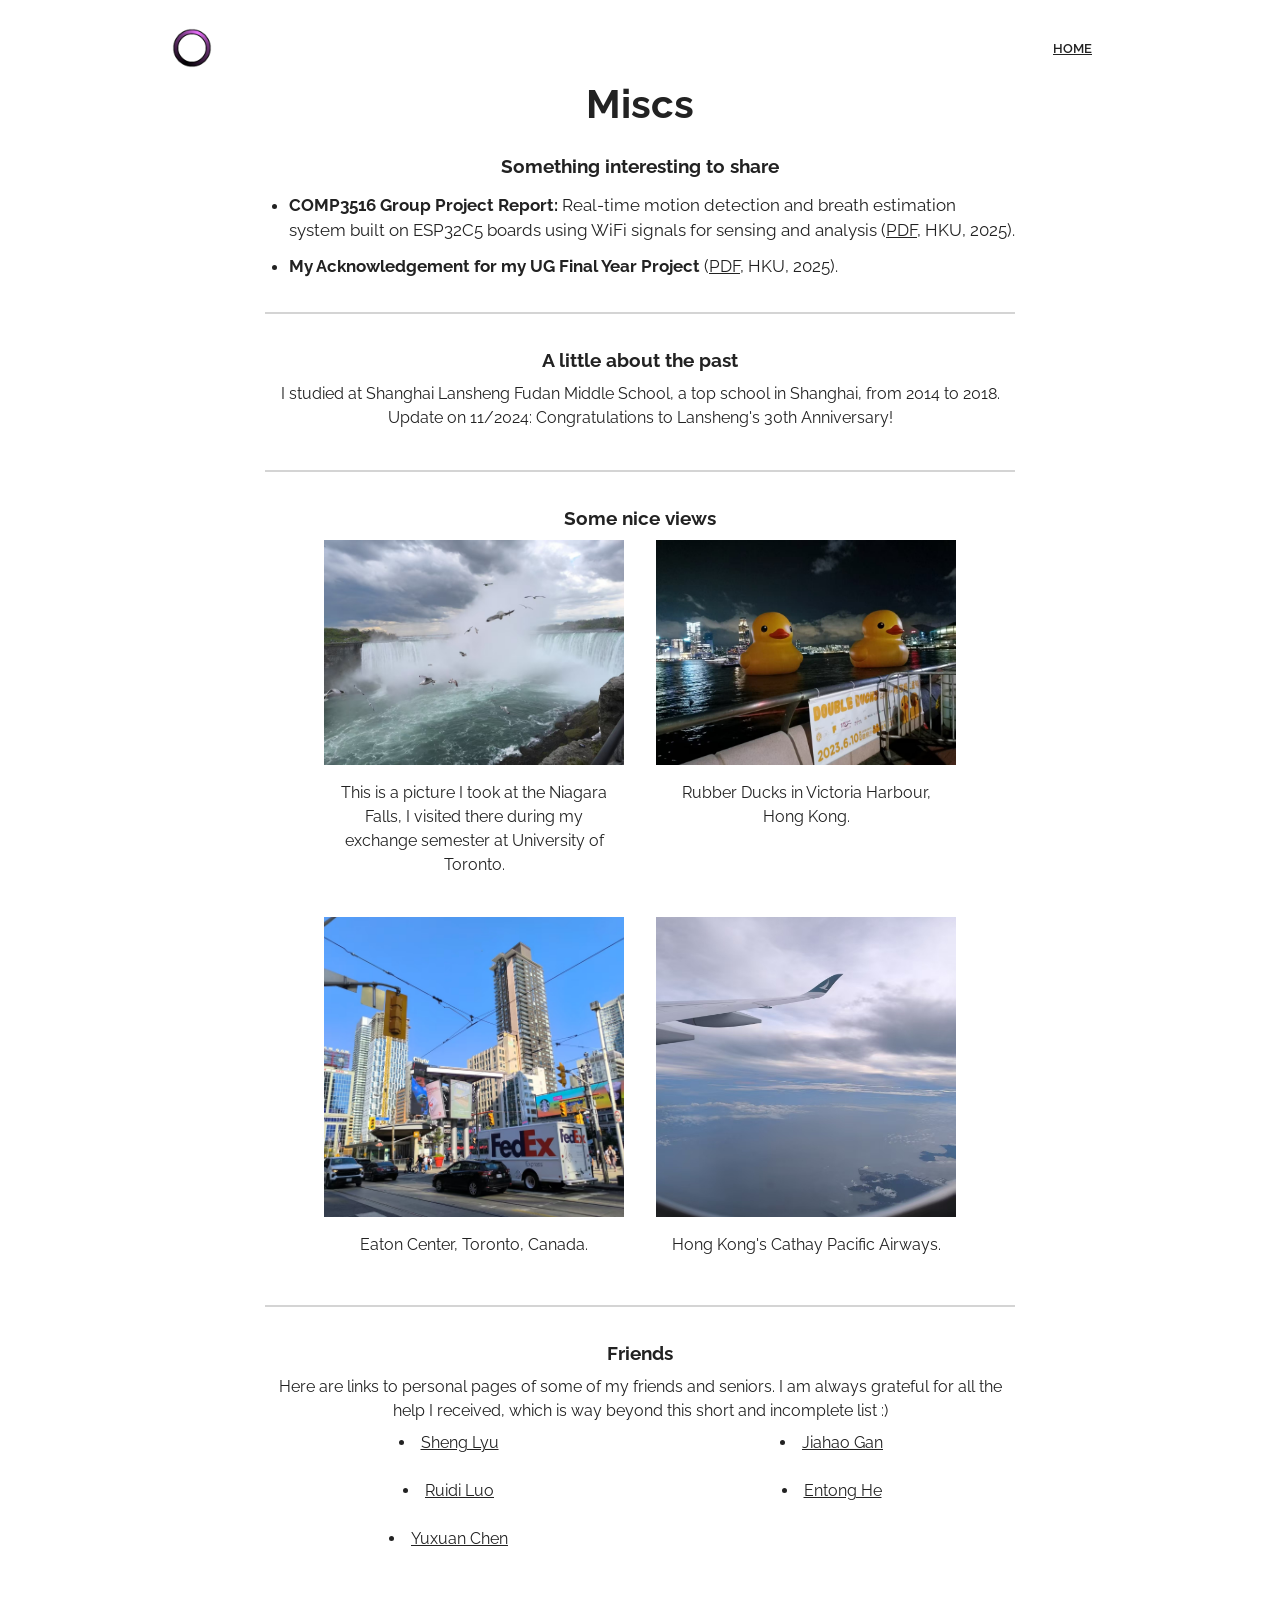
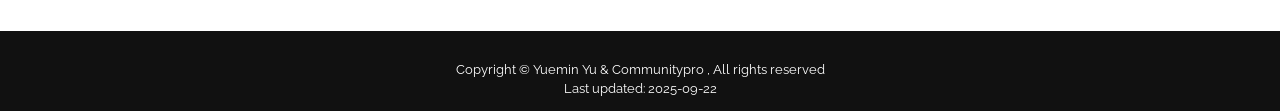
==== personal.html @ 0d63a48c "new file:   assets/project/multi.png 	new file:   assets/pubs/temporal.pdf 	new file:   assets/pubs/" ====
<!DOCTYPE html>
<html lang="en">
  <head>
    <meta charset="UTF-8" />
    <meta http-equiv="X-UA-Compatible" content="IE=edge" />
    <meta name="viewport" content="width=device-width, initial-scale=1.0" />
    <!-- Primary Meta Tags -->
    <title>Yuemin's Personal Page</title>
    <meta name="title" content="Yuemin's Personal Page" />
    <meta name="description" content="" />

    <!-- Favicon -->
    <link rel="icon" href="/favicon.ico?v=2" type="image/x-icon">
    <link rel="apple-touch-icon" sizes="180x180" href="assets/favicon/apple-touch-icon.png?v=2">
    <link rel="icon" type="image/png" sizes="32x32" href="assets/favicon/favicon-32x32.png?v=2">
    <link rel="icon" type="image/png" sizes="16x16" href="assets/favicon/favicon-16x16.png?v=2">
    <link rel="manifest" href="assets/favicon/site.webmanifest?v=2">

    <!-- Link -->
    <link rel="stylesheet" href="https://use.fontawesome.com/releases/v5.15.4/css/all.css" integrity="sha384-DyZ88mC6Up2uqS4h/KRgHuoeGwBcD4Ng9SiP4dIRy0EXTlnuz47vAwmeGwVChigm" crossorigin="anonymous" />
    <link rel="stylesheet" href="css/style.css" />
    <link rel="stylesheet" href="css/utilities.css" />
    <link rel="stylesheet" href="css/publication.css" />
    <link rel="stylesheet" href="css/personal.css" />
  </head>
  <body>
    <header id="hero">
      <!-- Navbar -->
      <nav class="navbar">
        <div class="container">
          <!-- Logo -->
          <h1 id="logo">
            <a href="/"
              ><img src="./assets/logo.gif" alt="Your Logo"
            /></a>
          </h1>
          <!-- Navbar links -->
          <ul class="nav-menu">
            <li><a class="nav-link" href="/">HOME</a></li>     

            <!-- Toggle switch -->
            <!-- <div class="theme-switch">
              <input type="checkbox" id="switch" />
              <label class="toggle-icons" for="switch">
                <img class="moon" src="assets/moon.svg" />
                <img class="sun" src="assets/sun.svg" />
              </label>
            </div> -->
            <!-- Hamburger menu -->
          </ul>
          <div class="hamburger">
            <span class="bar"></span>
            <span class="bar"></span>
            <span class="bar"></span>
          </div>
        </div>
      </nav>
    </header>

    <!-- Personal -->
    <section id="personal" class="container">
      <div class="content-text">
        <span style="padding: 1rem"></span>
        <h2 style="text-align: center;">Miscs</h2>
        <div class="content-text news-container">
          <span style="padding: 0.8rem"></span>
          <h3 id="aboutme">Something interesting to share</h3>
          <div class="interesting-list-simple" style="text-align: left; padding-top:0.8rem;">
            <ul>
              <li style="list-style-type: disc;"><strong>COMP3516 Group Project Report:</strong> Real-time motion detection
                and breath estimation system built on ESP32C5 boards using WiFi signals for sensing and analysis (<a
                  href="interesting/COMP3516_Group_Project_Report.pdf" target="_blank" rel="noopener">PDF</a>, HKU, 2025).
              </li>
              <li style="list-style-type: disc;"><strong>My Acknowledgement for my UG Final Year Project</strong> (<a
                  href="assets/FYP.pdf" target="_blank" rel="noopener">PDF</a>, HKU, 2025).</li>
            </ul>
          </div>
          <div class="division""></div>
          <h3>A little about the past</h3>
          <p>
            I studied at Shanghai Lansheng Fudan Middle School, a top school in Shanghai, from 2014 to 2018. <br>
            Update on 11/2024: Congratulations to Lansheng's 30th Anniversary!
          </p>

          <div class="division"></div>
          <h3>Some nice views</h3>
          <div class="view-container">
            <div class="view-item">
              <img src="assets/niagara.jpg" alt="1">
              <p>This is a picture I took at the Niagara Falls, I visited there during my exchange semester at University of
                Toronto.</p>
            </div>
            <div class="view-item">
              <img src="assets/ducks.jpg" alt="2">
              <p>Rubber Ducks in Victoria Harbour, Hong Kong.</p>
            </div>
            <div class="view-item">
              <img src="assets/eaton.jpg" alt="1">
              <p>Eaton Center, Toronto, Canada.</p>
            </div>
            <div class="view-item">
              <img src="assets/cathay.jpg" alt="2">
              <p>Hong Kong's Cathay Pacific Airways.</p>
            </div>
          </div>
          
        <div class="division"></div>
        <h3>Friends</h3>
        <p>Here are links to personal pages of some of my friends and seniors. I am always grateful for all the help I received, which is way beyond this short and incomplete list :)</p>
        <div class="personal-list">
          <ul>
            <li><a href="https://research.ethanlyu.top/" target="_blank" rel="noopener" class="restore-color">Sheng Lyu</a></li>
            <li><a href="https://linkedin.com/in/jiahao-gan" target="_blank" rel="noopener" class="restore-color">Jiahao Gan</a></li>
            <li><a href="https://linkedin.com/in/loridy-luo-012ab021b" target="_blank" class="restore-color" rel="noopener">Ruidi Luo</a></li>
            <li><a href="https://heentong.github.io" target="_blank" rel="noopener" class="restore-color">Entong He</a></li>
            <li><a href="https://dennis-yxchen.github.io/" target="_blank" rel="noopener" class="restore-color">Yuxuan Chen</a></li>
          </ul>
        </div>
      </div>      
    </section>


    <!-- Footer -->
    <footer id="footer">
      <div class="container">
        <!-- Attribution -->
        <p>Copyright &copy; Yuemin Yu & Communitypro <span id="datee"></span>, All rights reserved</p>
        <p>Last updated: 2025-09-22</p>
      </div>
    </footer>
    
    <script src="js/script.js"></script>
  </body>
</html>
---- css/style.css ----
/* This is the required project styling. Will contain essential CSS styles like:
   * Flex property
   * Grid layout
   * Cards and sections
*/

@import url(https://fonts.googleapis.com/css?family=Raleway:100,200,300,regular,500,600,700,800,900,100italic,200italic,300italic,italic,500italic,600italic,700italic,800italic,900italic);

/* variables */
:root {
  /* Colors */
  --primary-color: #ffcd42;
  --secondary-color: #ffd35c;
  --bg-primary: #ffffff;
  --text-color: #222222;
  --text-color-two: #ffffff;
  --bg-secondary: #000000;
  --card-background: #f4f4f4;
  --bg-secondary-two: #111111;

  --shadow: 0 10px 40px rgba(0, 0, 0, 0.2);

  /* Font Weight */
  --weight-small: 400;
  --weight-semibold: 600;
  --weight-bold: 800;

  /* Max width */
  --width-small: 750px;
  --width-medium: 1000px;
  --width-large: 1300px;
}

@media (min-width: 2560px) {
  :root {
    --width-small: 1500px;
    --width-medium: 1800px;
    --width-large: 2200px;
  }
}

[data-theme="dark"] {
  --primary-color: #ffcd42;
  --secondary-color: #ffd35c;
  --bg-primary: #000000;
  --text-color: #ffffff;
  --text-color-two: #222222;
  --bg-secondary: #ffffff;
  --card-background: #111111;
  --bg-secondary-two: #f4f4f4;
  --shadow: 0 2px 10px rgba(95, 95, 95, 0.2);
}

html {
  font-size: 100%;
  scroll-behavior: smooth;
}

html, body {
  height: 100%;
}

body {
  min-height: 100vh;
  display: flex;
  flex-direction: column;
}

main, .main-content, #main-content, #content, .container {
  flex: 0 0 auto; /* Remove flex-grow so header/content don't stretch */
}

/* Reset default styling */
* {
  margin: 0;
  padding: 0;
  box-sizing: border-box;
}

ul {
  list-style: none;
}

a {
  text-decoration: none;
  color: var(--text-color);
}

/* Main styling */
body {
  background: var(--bg-primary);
  color: var(--text-color);
  font-family: "Raleway", sans-serif;
  line-height: 1.5;
}

/* Navbar */
.navbar {
  position: fixed;
  top: 0;
  left: 0;
  right: 0;
  z-index: 20;
  background: var(--bg-primary);
}

.navbar .container {
  display: flex;
  align-items: center;
  justify-content: space-between;
  z-index: 20;
  height: 80px;
  width: 100%;
}

.navbar .nav-menu {
  display: flex;
  align-items: center;
  background: var(--bg-primary);
}

.navbar .nav-link {
  margin: 0 1rem;
  font-size: 0.8rem;
  font-weight: var(--weight-semibold);
}

.navbar #logo img {
  display: block;
  width: 40px;
}

.navbar .btn {
  margin-right: 1.5rem;
}

.fas.fa-arrow-right {
  margin-left: 0.5rem;
  font-size: 0.9rem;
}

/* hamburger */
.hamburger {
  margin-bottom: 0.1rem;
  display: none;
}

.bar {
  display: block;
  width: 23px;
  height: 3px;
  margin: 4px auto;
  transition: all 0.3s ease-in-out;
  border-radius: 30px;
  background-color: var(--bg-secondary);
}

/* Hero section */
#hero {
  display: block;
  width: 100%;
  height: auto;
}

.profile-image {
  width: 150px;
  border-radius: 50%;
  animation: bounce 1s infinite alternate;
}

@keyframes bounce {
  from {
    transform: translateY(0px);
  }

  to {
    transform: translateY(-10px);
  }
}

.division {
  width: var(--width-medium);
  max-width: 100%;
  height: 2px;
  background-color: #d4d4d4;
  margin: 2rem auto;
}

/* Projects */
#projects {
  display: flex;
  flex-direction: column;
  margin: 1rem auto 0;
}

#projects .btn {
  align-self: center;
  margin: 2rem 0;
}

.project {
  display: grid;
  grid-template-columns: repeat(3, 1fr);
  grid-auto-rows: minmax(250px, auto);
  grid-gap: 0.9rem;
}

.card .project-bio p {
  font-size: 0.83rem;
}

.card .project-bio h3 {
  font-size: 0.9rem;
}

.project-info {
  display: flex;
  justify-content: space-between;
  opacity: 0;
  position: relative;
  transition: 0.5s ease-in-out;
}

.project-bio {
  display: flex;
  flex-direction: column;
  justify-content: flex-end;
  position: relative;
  top: 10px;
  left: 10px;
}

/* Footer */
#footer {
  background: #111111;
  margin-top: auto !important;
  width: 100%;
}

#footer .container {
  display: flex;
  flex-direction: column;
  align-items: center;
  justify-content: center;
  color: #ffffff;
  min-height: 80px;
  text-align: center;
  width: 100%;
}

#footer a {
  font-size: 0.8rem;
  color: #fff;
}

#footer a:hover {
  opacity: 0.6;
}

.social {
  margin: 0.9rem 0;
}

.social img {
  width: 20px;
  height: 20px;
}

.social a {
  margin: 0 0.5rem;
}

#footer p {
  font-size: 0.8rem;
}

/* Ensure consistent max-width for main content sections (news, teaching, awards, miscs) */
.news-container, .awards-list-simple, .teaching-list-simple, .interesting-list-simple {
  max-width: var(--width-medium);
  margin-left: auto;
  margin-right: auto;
  width: 100%;
  box-sizing: border-box;
}

/* Remove unnecessary max-width or width restrictions from .content-text if present */
.content-text {
  width: 100%;
  box-sizing: border-box;
}

/* Responsiveness */

@media (max-width: 1000px) {
  .project {
    display: grid;
    grid-template-columns: repeat(2, 1fr);
  }
}

@media (max-width: 768px) {
}

@media (max-width: 670px) {
  .navbar .nav-menu {
    position: fixed;
    right: -100vw;
    top: 4.5rem;
    flex-direction: column;
    width: calc(80% - 10px);
    transition: 0.3s;
    box-shadow: var(--shadow);
    padding: 2rem;
    border-radius: 5px;
    align-items: flex-start;
  }

  .navbar .btn {
    margin: 0;
    margin-top: 1rem;
  }

  .nav-menu.active {
    right: 20px;
  }

  .nav-menu .nav-link {
    font-size: 0.9rem;
    margin: 0 0.2rem;
  }

  .nav-menu li {
    margin-bottom: 0.5rem;
    width: 100%;
  }

  .nav-menu .btn {
    width: 100%;
    text-align: center;
    margin-top: 0.5rem;
  }

  .hamburger {
    display: block;
    cursor: pointer;
    padding: 0.2rem 0.4rem;
  }

  .hamburger.active {
    border: 1px dotted gray;
  }

  .hamburger.active .bar:nth-child(2) {
    opacity: 0;
  }

  .hamburger.active .bar:nth-child(1) {
    transform: translateY(6px) rotate(45deg);
  }

  .hamburger.active .bar:nth-child(3) {
    transform: translateY(-8px) rotate(-45deg);
  }
}

@media (max-width: 600px) {
  .project {
    display: grid;
    grid-template-columns: 1fr;
  }

  .header-container .btn {
    border-radius: 5px;
    width: 80%;
  }

  .division {
    width: 98vw;
    min-width: 0;
    margin-left: auto;
    margin-right: auto;
  }

  .header-container {
    max-width: 100vw;
    padding-left: 0.5rem;
    padding-right: 0.5rem;
  }

  .news-container, .awards-list-simple, .teaching-list-simple, .interesting-list-simple {
    max-width: 100vw;
  }

  .personal-card {
    max-width: 98vw;
    padding-left: 0.7rem;
    padding-right: 0.7rem;
  }
}

@media (max-width: 900px) {
  .division {
    width: 90vw;
    min-width: 0;
    margin-left: auto;
    margin-right: auto;
  }
}

@media (max-width: 900px), (max-height: 700px) {
  .header-container {
    padding-top: 1.2rem;
    padding-bottom: 0.5rem;
  }
  body {
    padding-top: 80px; /* Ensure content is not hidden behind fixed navbar */
  }
}
@media (max-width: 600px), (max-height: 500px) {
  .header-container {
    padding-top: 0.5rem;
    padding-bottom: 0.2rem;
  }
  body {
    padding-top: 70px;
  }
}

/* publication */
.pub-section{
  padding-top: 2rem;
}

.publication-list {
  font-size: 0.9rem;
  text-align: left;
  /* Set a smaller font size for the entire list */
}

.pub-order {
  font-weight: bold;
  font-family: sans-serif;
  /* Make the list marker bold */
}

.publication-list li::marker {
  font-family: 'Raleway', sans-serif;
  /* Specify the font family */
  font-weight: bold;
  /* Make the list marker bold */
  font-size: 1rem;
  /* Adjust the font size if needed */
}

.publication-list h5 {
  font-size: 0.9rem;
  /* Set a smaller font size for the headings */
}

.publication-list p {
  font-size: 0.9rem;
  padding-top: 0;
  padding-bottom: 0;
  /* Set a smaller font size for the paragraphs */
}

.publication-list a {
  font-size: 0.9rem;
  /* Set a smaller font size for the links */
}

.btn_demo {
  background-color: #ffffff; /* White background */
  color: #dbb449; /* Different font color */
  border: 1px solid #dbb449; /* Border color */
  border-radius: 5px; /* Smaller border radius */
  text-decoration: none;
  font-size: 0.8rem; /* Smaller font size */
  font-weight: 600;
  padding: 0 0.5rem; /* Smaller padding */
  transition: 0.3s;
}

.btn_pdf {
  background-color: #ffffff; /* White background */
  color: #42a5f5; /* Different font color */
  border: 1px solid #42a5f5; /* Border color */
  border-radius: 5px; /* Smaller border radius */
  text-decoration: none;
  font-size: 0.8rem; /* Smaller font size */
  font-weight: 600;
  padding: 0 0.5rem; /* Smaller padding */
  transition: 0.3s;
}

.btn_doi {
  background-color: #ffffff; /* White background */
  color: #66bb6a; /* Different font color */
  border: 1px solid #66bb6a; /* Border color */
  border-radius: 5px; /* Smaller border radius */
  text-decoration: none;
  font-size: 0.8rem; /* Smaller font size */
  font-weight: 600;
  padding: 0 0.5rem; /* Smaller padding */
  transition: 0.3s;
}

.btn_demo:hover,
.btn_pdf:hover,
.btn_doi:hover {
  /* Change font color on hover */
  color: grey;
  /* Slightly enlarge the button on hover */
  transform: scale(1.05);
}

a {
  text-decoration: underline;
}

.nav-link {
  color: var(--text-color);
}

#personal-info {
  display: grid;
  grid-gap: 1rem;
  justify-content: space-between;
  align-items: start;
  grid-template-columns: repeat(auto-fit, minmax(300px, 1fr));
}

#experience table,
#awards table {
  width: 100%;
  border-collapse: collapse;
  margin-bottom: 2rem;
  /* Add margin at the bottom of the table */
}

#experience th,
#experience td,
#awards th,
#awards td {
  border: 1px solid #ddd;
  padding: 8px;
  text-align: left;
}

#experience th,
#awards th {
  /* background-color: #f2f2f2; */
  font-weight: bold;
}

.view-container {
  display: flex;
  flex-wrap: wrap;
  justify-content: center;
  gap: 1rem;
  /* Add gap between items */
}

.view-item {
  display: flex;
  flex-direction: column;
  align-items: center;
  width: 40%;
  /* Ensure the items take up 30% of the container's width */
  margin: 0.5rem;
  text-align: center;
  /* Center the text */
  @media (max-width: 768px) {
    width: 85%;
    /* Make the items take up the full width of the container */
  }
}

.view-item img {
  width: 100%;
  /* Make the image take up the full width of the container */
  margin-bottom: 0.5rem;
  /* Add margin below the image */
  object-fit: cover;
  max-height: 300px;
}

#personal {
    margin: 1rem auto 3rem;
}

.restore-color {
  color: var(--text-color);
}

#news-content {
  padding-top: 1rem;
  text-align: left;
}

#pub-link {
  text-decoration: none;
  color: #a020f0; /* Brighter purple */
}

#pub-link:hover {
  text-decoration: underline;
}

/* #pub-link:after {
  content: "→";
  font-size: 0.8rem;
} */

.publication-paragraph {
  padding-top: 1rem;
}

.motto {
  color: #e0dfdf;
  text-align: right;
  margin-right: 1rem;
  padding-bottom: 0.5rem;
  font-style: italic;
}

.intro {
  max-width: var(--width-medium);
}

.header-container {
  text-align: left;
  max-width: var(--width-medium);
  margin: 0 auto;
  padding-left: 1rem;
  padding-right: 1rem;
  padding-top: 2.5rem;
  padding-bottom: 1.2rem;
}

@media (max-width: 1000px) {
  .header-container {
    padding-top: 1.5rem;
    padding-bottom: 0.7rem;
  }
}

@media (max-width: 600px) {
  .header-container {
    padding-top: 1rem;
    padding-bottom: 0.3rem;
  }
}

.card-text, .content-text, .intro {
  text-align: left;
}

.personal-card {
  background: #d3d5d8; /* darker than previous #e0e3e8 for more contrast */
  border-radius: 12px;
  box-shadow: 0 2px 8px rgba(0,0,0,0.06);
  padding: 1.2rem 1.5rem;
  margin: 1.5rem 0 0.5rem 0;
  max-width: 650px;
  width: 100%;
  margin-left: auto;
  margin-right: auto;
}

.interesting-list-simple ul {
  padding-left: 1.5rem;
  max-width: var(--width-medium);
  margin: 0 auto;
}

.interesting-list-simple li {
  margin-bottom: 0.7rem;
  font-size: 1.05rem;
  color: #222;
}

/* Ensure main content grows to fill space above footer */
main, .main-content, #main-content, #content, .container {
  flex: 1 0 auto;
}

.container {
  max-width: var(--width-medium);
  width: 100%;
  margin-left: auto;
  margin-right: auto;
  box-sizing: border-box;
  padding-left: 1rem;
  padding-right: 1rem;
}

@media (max-width: 600px) {
  .container {
    max-width: 100vw;
    padding-left: 0.5rem;
    padding-right: 0.5rem;
  }
}

body {
  overflow-x: hidden;
}
---- css/utilities.css ----
/* ?This is where reusable styling of this template will be. 
   !Will contain things like:
   * Button styling
   * Background color styling
   * padding and margin
*/

.container {
  max-width: var(--width-medium);
  margin: 0 auto;
  padding: 1rem 2rem;
  padding-bottom: 0;
}

h1::selection,
h2::selection {
  color: #111;
  background: var(--primary-color);
}

/* Buttons */
.btn {
  display: inline-block;
  padding: 0.75rem 1.9rem;
  border-radius: 30px;
  text-transform: uppercase;
  font-size: 0.82rem;
  transition: 0.3s;
}

.btn-primary {
  background: var(--primary-color);
  color: #000000;
}

.btn-secondary {
  margin: 5px 0;
  background-color: var(--bg-secondary);
  color: var(--bg-primary);
}

/* add hover to resume button */
.btn-primary:hover {
  background: var(--secondary-color);
}

/* Dark mode toggle */
#switch {
  display: none;
}

.toggle-icons {
  display: flex;
  justify-content: space-between;
  align-items: center;
  cursor: pointer;
}

.toggle-icons > img {
  transition: 0.6s cubic-bezier(0.23, 1, 0.32, 1);
  width: 30px;
}

.moon {
  transform: rotate(10deg);
}

#switch:checked + .toggle-icons .moon {
  transform: rotate(250deg);
}

#switch:checked + .toggle-icons .sun {
  transform: rotate(100deg);
}

/* Header Container */
.header-container {
  display: flex;
  flex-direction: column;
  align-items: center;
  justify-content: center;
  margin-top: 8rem;
  padding: 1rem;
}

.header-container > div {
  margin-top: 1rem;
}

.content-text {
  text-align: center;
  margin: 1.5rem 0;
}

.content-text h2 {
  font-size: 2.5rem;
  line-height: 1.2;
  transition: 0.2s ease-in-out;
}

.content-text p {
  padding: 0.5rem;
  margin: 0 auto;

}

#publication p {
  padding-left: 0.5rem;
  padding-right: 0.5rem;
  padding-top: 0.2rem;
  padding-bottom: 0;
  margin: 0 auto;

}

#publication .content-text ul {
  margin: 0 auto;

}

/* Project cards */
.card {
  padding: 1rem;
  background: var(--card-background);
  color: #ffffff;
  border-radius: 5px;
  transition: 0.4s ease-in-out;
  cursor: pointer;
}

.card a {
  color: #ffffff;
  transition: 0.25s ease-in-out;
  font-size: 1.1rem;
  margin-right: 0.3rem;
}

.card a:hover {
  color: var(--primary-color);
}

.card:hover {
  box-shadow: inset 0 100px 1000px 50px rgba(0, 0, 0, 1);
  cursor: pointer;
}

.card:hover .project-info {
  opacity: 1;
}

/* Project Images */

/* project 1 */
.card:nth-child(1) {
  background: url(../assets/project/vecare.png) center center/cover;
  background-size: contain;
  background-repeat: no-repeat;
}

/* Project 2 */
.card:nth-child(2) {
  background: url(../assets/project/uwb.png) center center/cover;
  background-size: contain;
  background-repeat: no-repeat;
}

/* Project 3 */
.card:nth-child(3) {
  background: url(../assets/project/rir.jpg) center center/cover;
  background-size: contain;
  background-repeat: no-repeat;
}

/* Project 4 */
.card:nth-child(4) {
  background: url(../assets/project/project-four.png) center center/cover;
  background-size: contain;
  background-repeat: no-repeat;
}

/* Project 5 */
.card:nth-child(5) {
  background: url(../assets/project/project-five.png) center center/cover;
  background-size: contain;
  background-repeat: no-repeat;
}

/* Project 6 */
.card:nth-child(6) {
  background: url(../assets/project/project-six.png) center center/cover;
  background-size: contain;
  background-repeat: no-repeat;
}

/* Media Queries */
@media (max-width: 768px) {
  .header-container {
    margin-top: 7rem;
    text-align: center;
  }

  .content-text h2 {
    font-size: 2rem;
  }
}

.news-container {
  max-width: var(--width-small);
  margin: 0 auto;
  padding: 0;
}
---- css/publication.css ----
/* Add to your existing CSS */
body {
    display: flex;
    flex-direction: column;
    min-height: 100vh;
}

#footer {
    margin-top: auto;
}

/* Existing header styles - ensure they don't have fixed height */
#hero .navbar {
    /* Remove any fixed height if present */
    height: auto;
    min-height: 80px;
    /* Adjust based on your logo size if needed */
}

/* Optional: Ensure content section takes available space */
#publication {
    flex: 1 0 auto;
    width: 100%;
    padding-top: 3rem;
}
---- css/personal.css ----
.personal-list ul {
    list-style-type: disc;
    /* Ensure dots are displayed */
    list-style-position: inside;
    /* Align bullets with the text */
    text-align: center;
    /* Center-align the text */
    padding: 0;
    /* Remove default padding */

    display: grid;
    grid-template-columns: repeat(2, 1fr);
    /* Two equal-width columns */
    gap: 1rem;
    /* Add spacing between grid items */
}

.personal-list ul li {
    margin-bottom: 0.5rem;
    /* Add spacing between list items */
    text-align: center;
}

#photo_title {
    padding-bottom: 1rem;
}

.interesting-list {
    padding-top: 1.5rem;
}
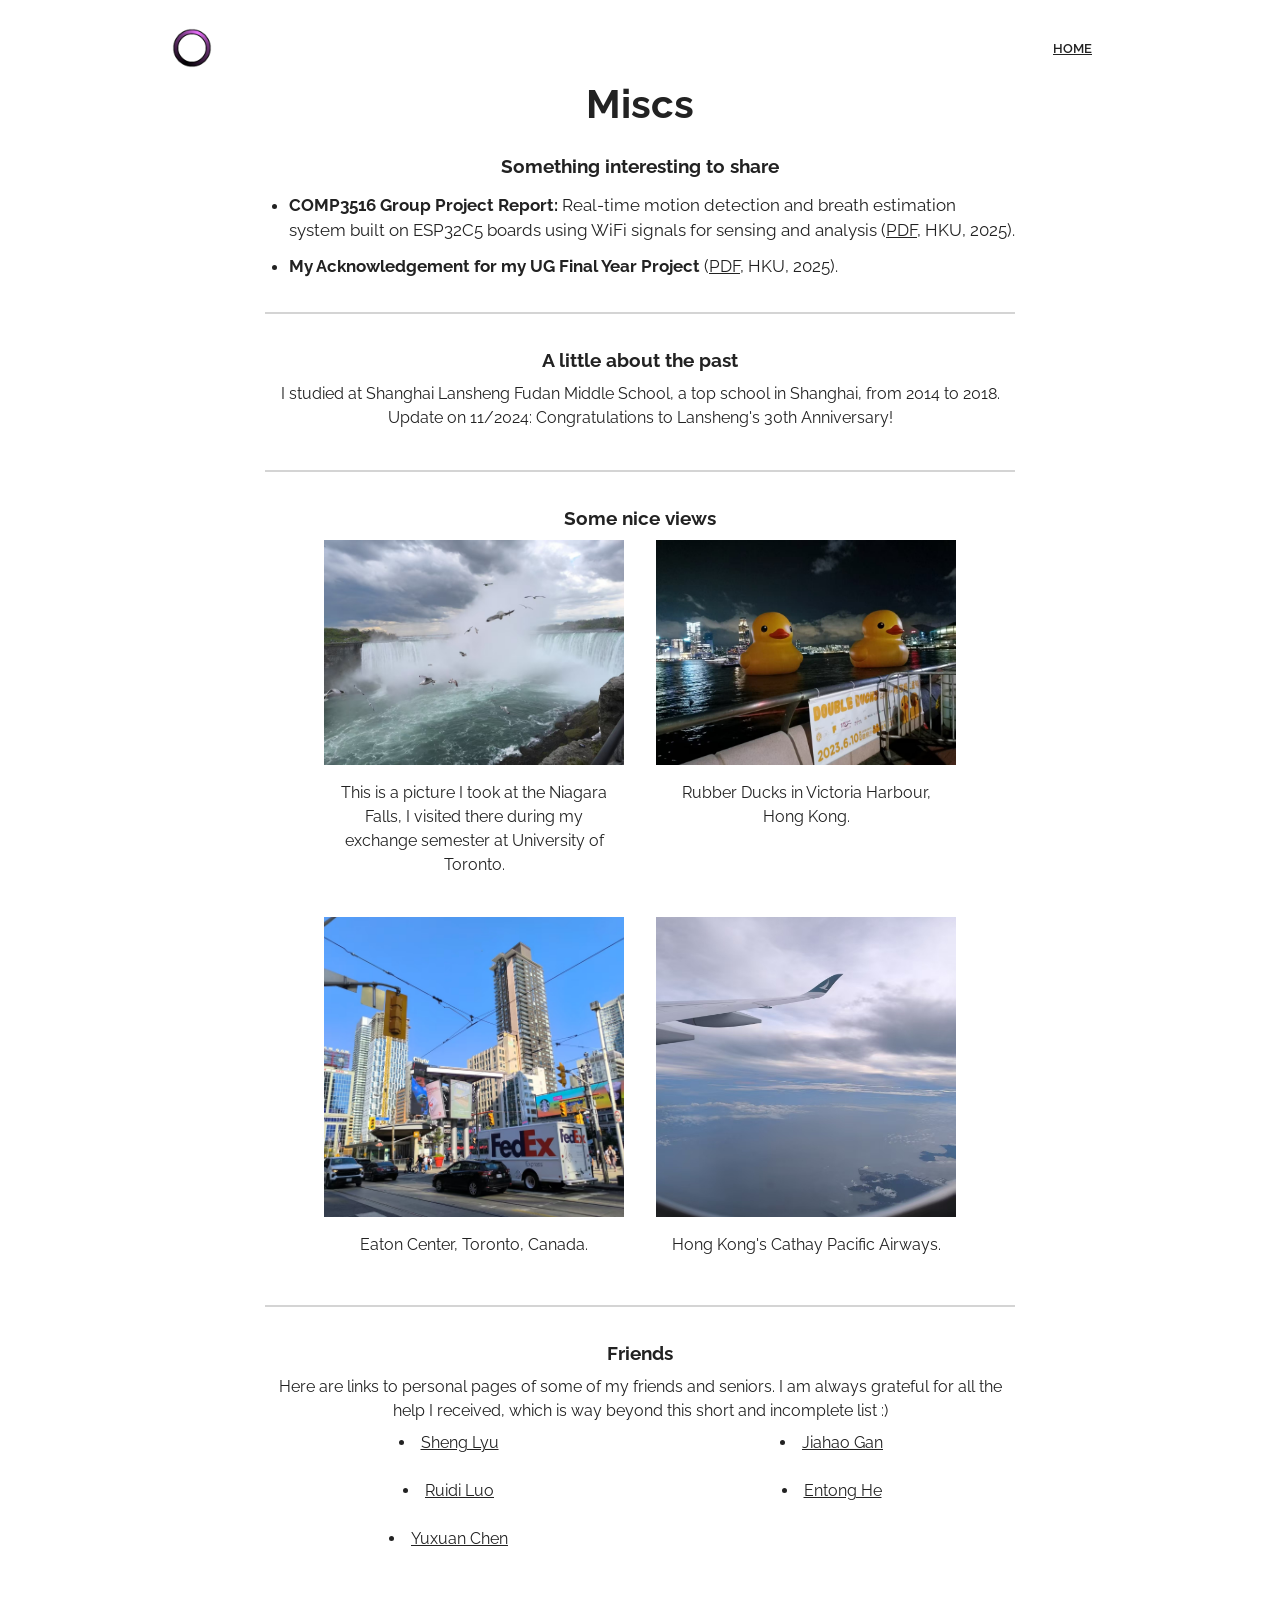
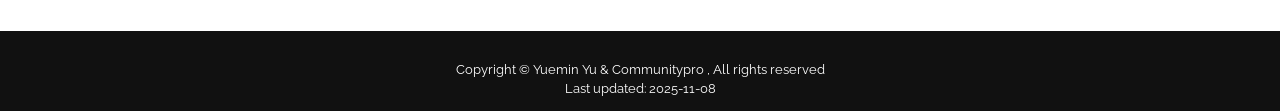
==== commit 4ea999d0: "new file:   assets/google-scholar.jpg 	modified:   assets/project/multi.png 	new file:   google-scho" ====
--- a/personal.html
+++ b/personal.html
@@ -125,7 +125,7 @@
       <div class="container">
         <!-- Attribution -->
         <p>Copyright &copy; Yuemin Yu & Communitypro <span id="datee"></span>, All rights reserved</p>
-        <p>Last updated: 2025-09-22</p>
+        <p>Last updated: 2025-11-08</p>
       </div>
     </footer>
     
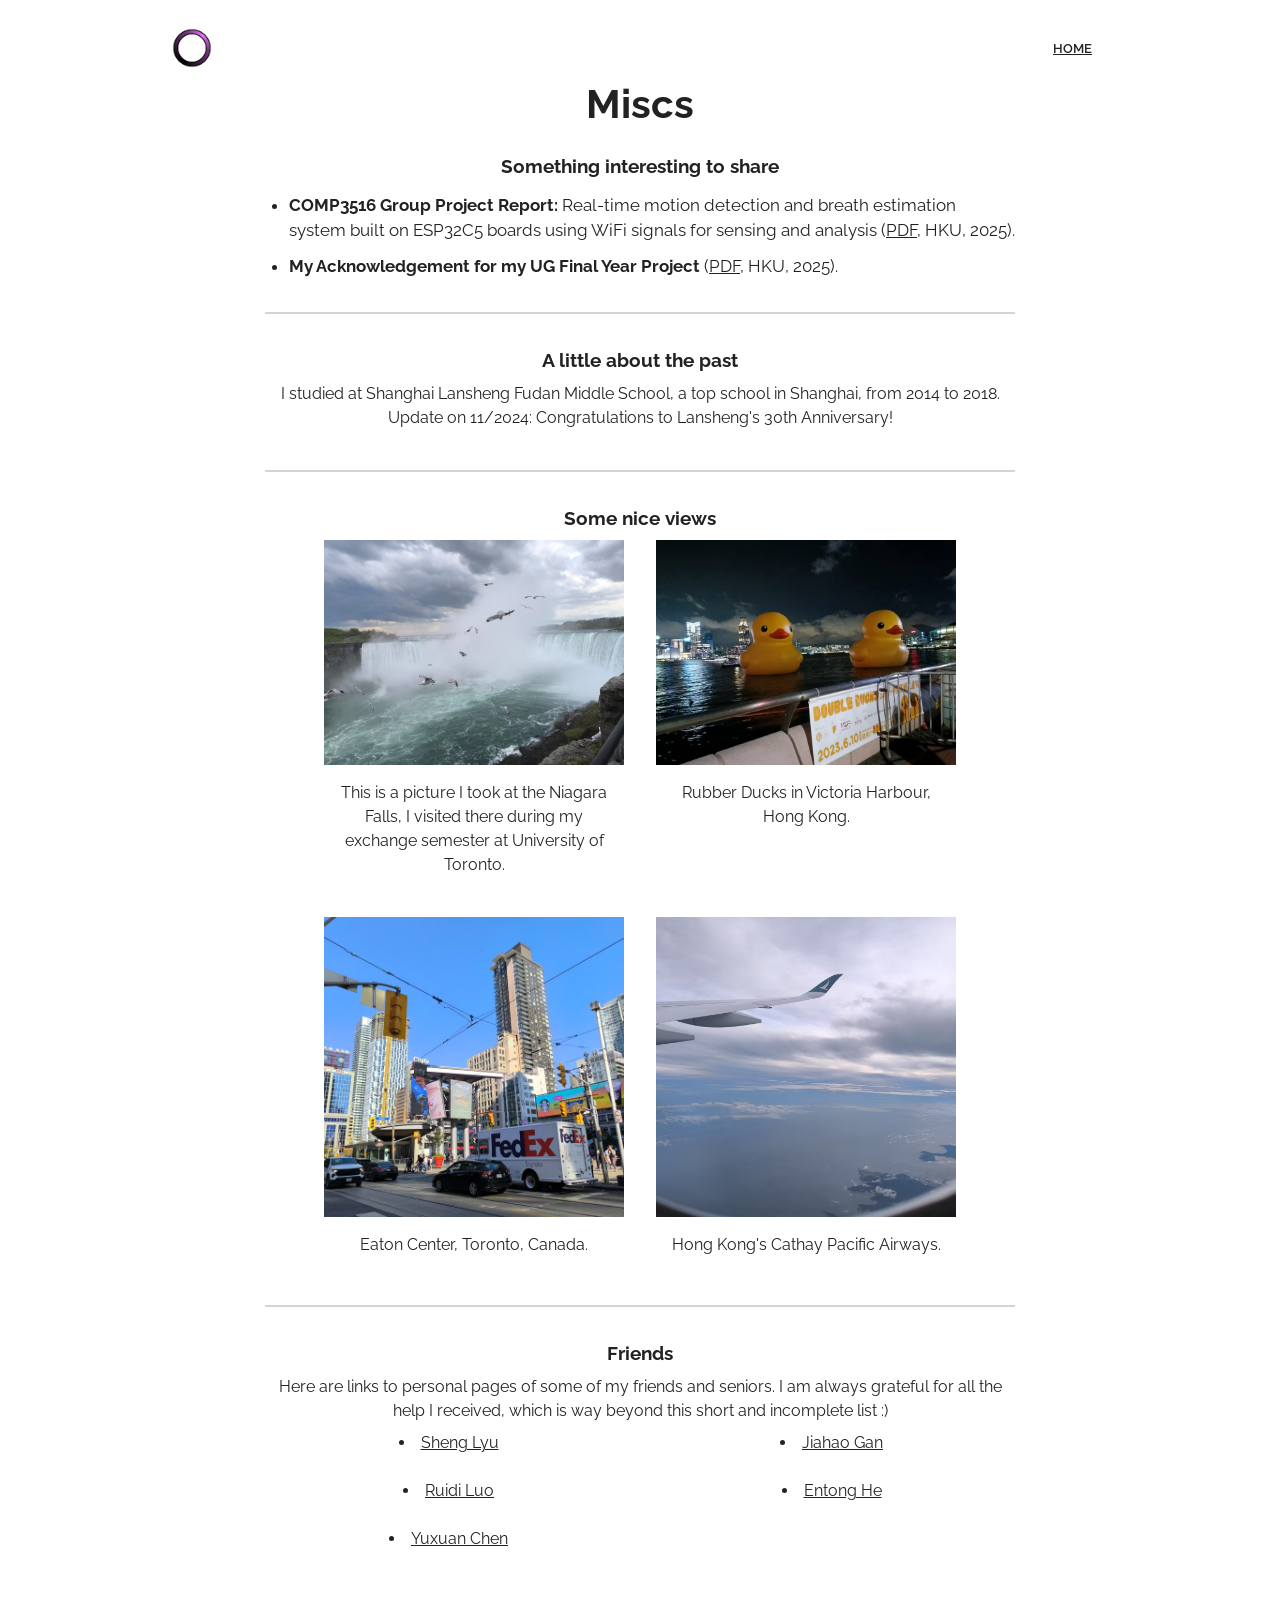
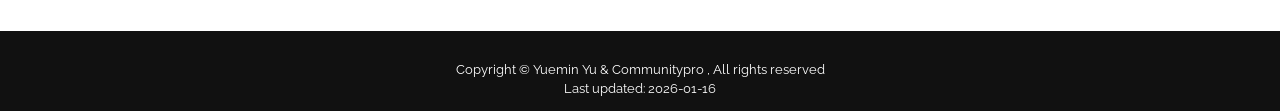
==== commit 5d234e0f: "modified:   index.html 	modified:   personal.html" ====
--- a/personal.html
+++ b/personal.html
@@ -125,7 +125,7 @@
       <div class="container">
         <!-- Attribution -->
         <p>Copyright &copy; Yuemin Yu & Communitypro <span id="datee"></span>, All rights reserved</p>
-        <p>Last updated: 2025-11-08</p>
+        <p>Last updated: 2026-01-16</p>
       </div>
     </footer>
     
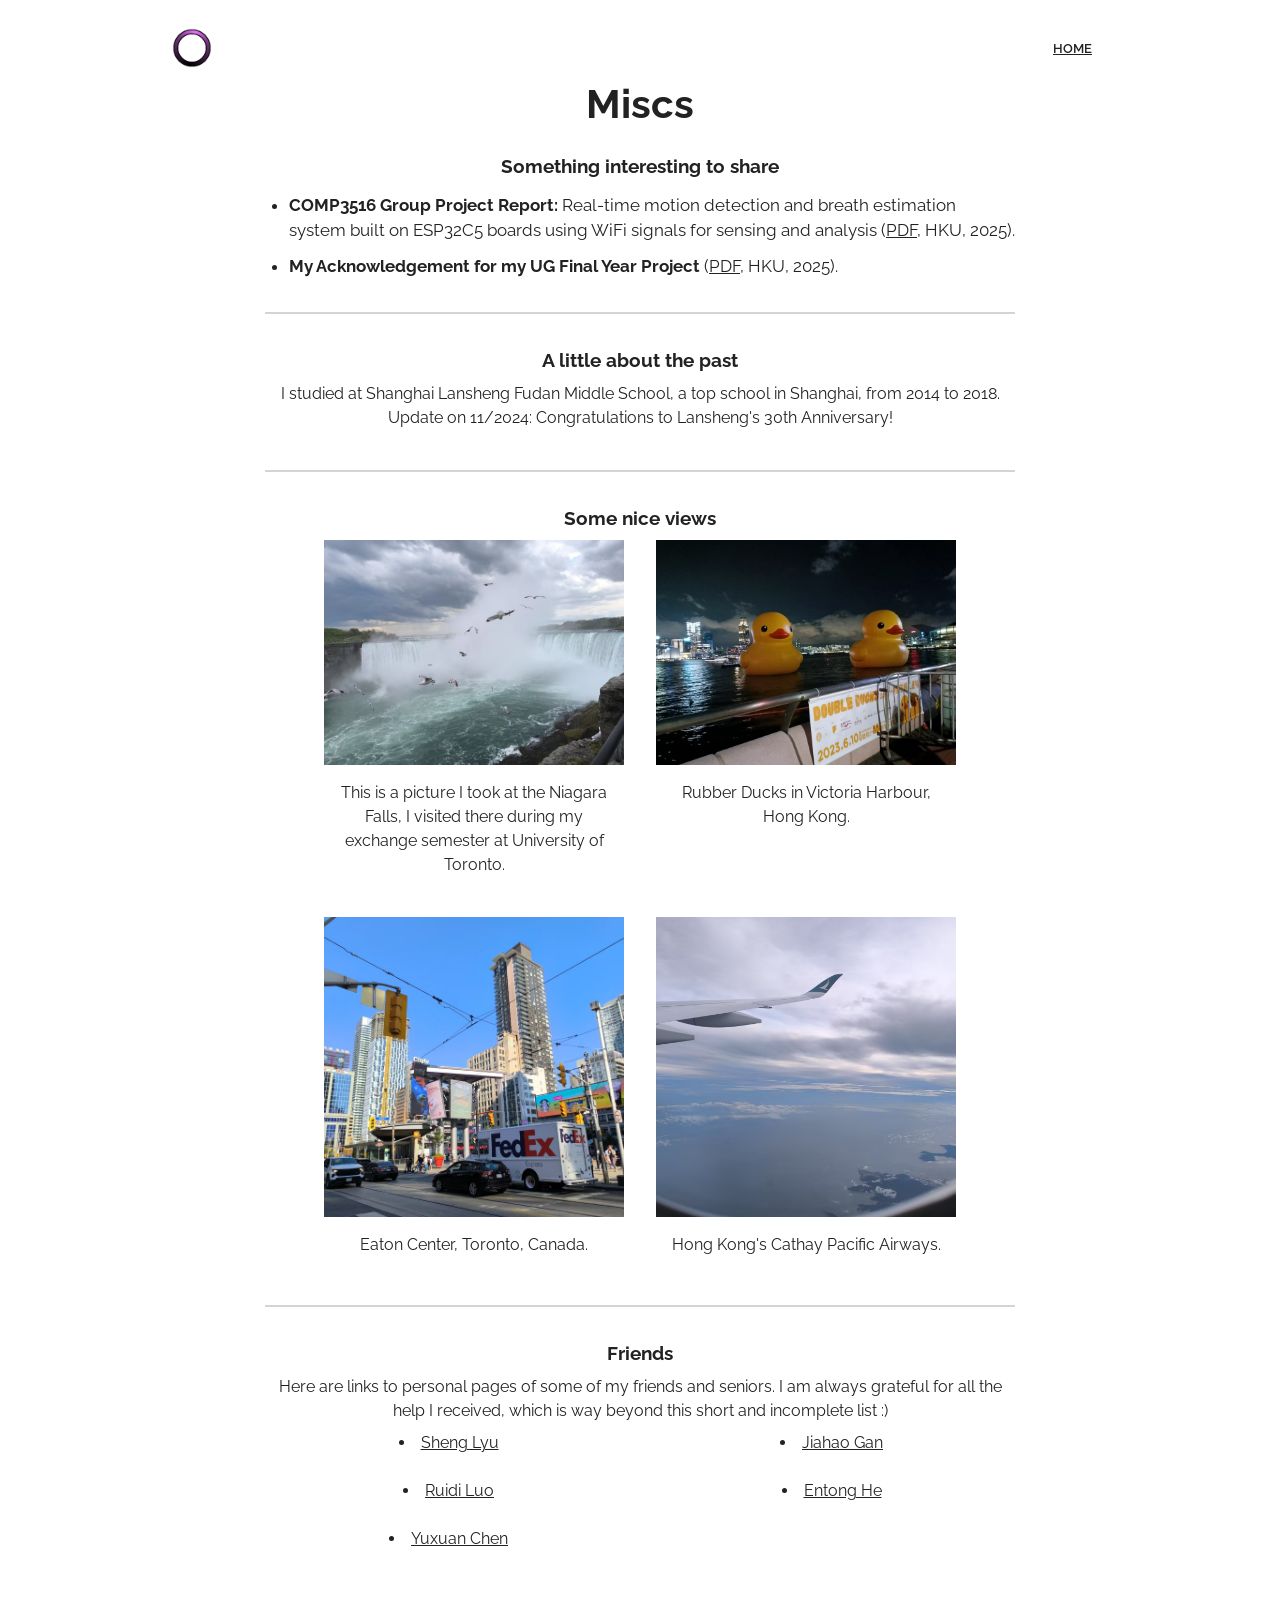
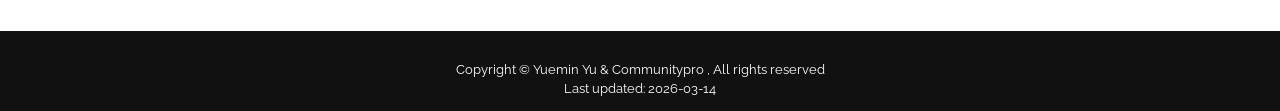
==== commit 1e2b8555: "modified:   index.html 	modified:   personal.html" ====
--- a/personal.html
+++ b/personal.html
@@ -125,7 +125,7 @@
       <div class="container">
         <!-- Attribution -->
         <p>Copyright &copy; Yuemin Yu & Communitypro <span id="datee"></span>, All rights reserved</p>
-        <p>Last updated: 2026-01-16</p>
+        <p>Last updated: 2026-03-14</p>
       </div>
     </footer>
     
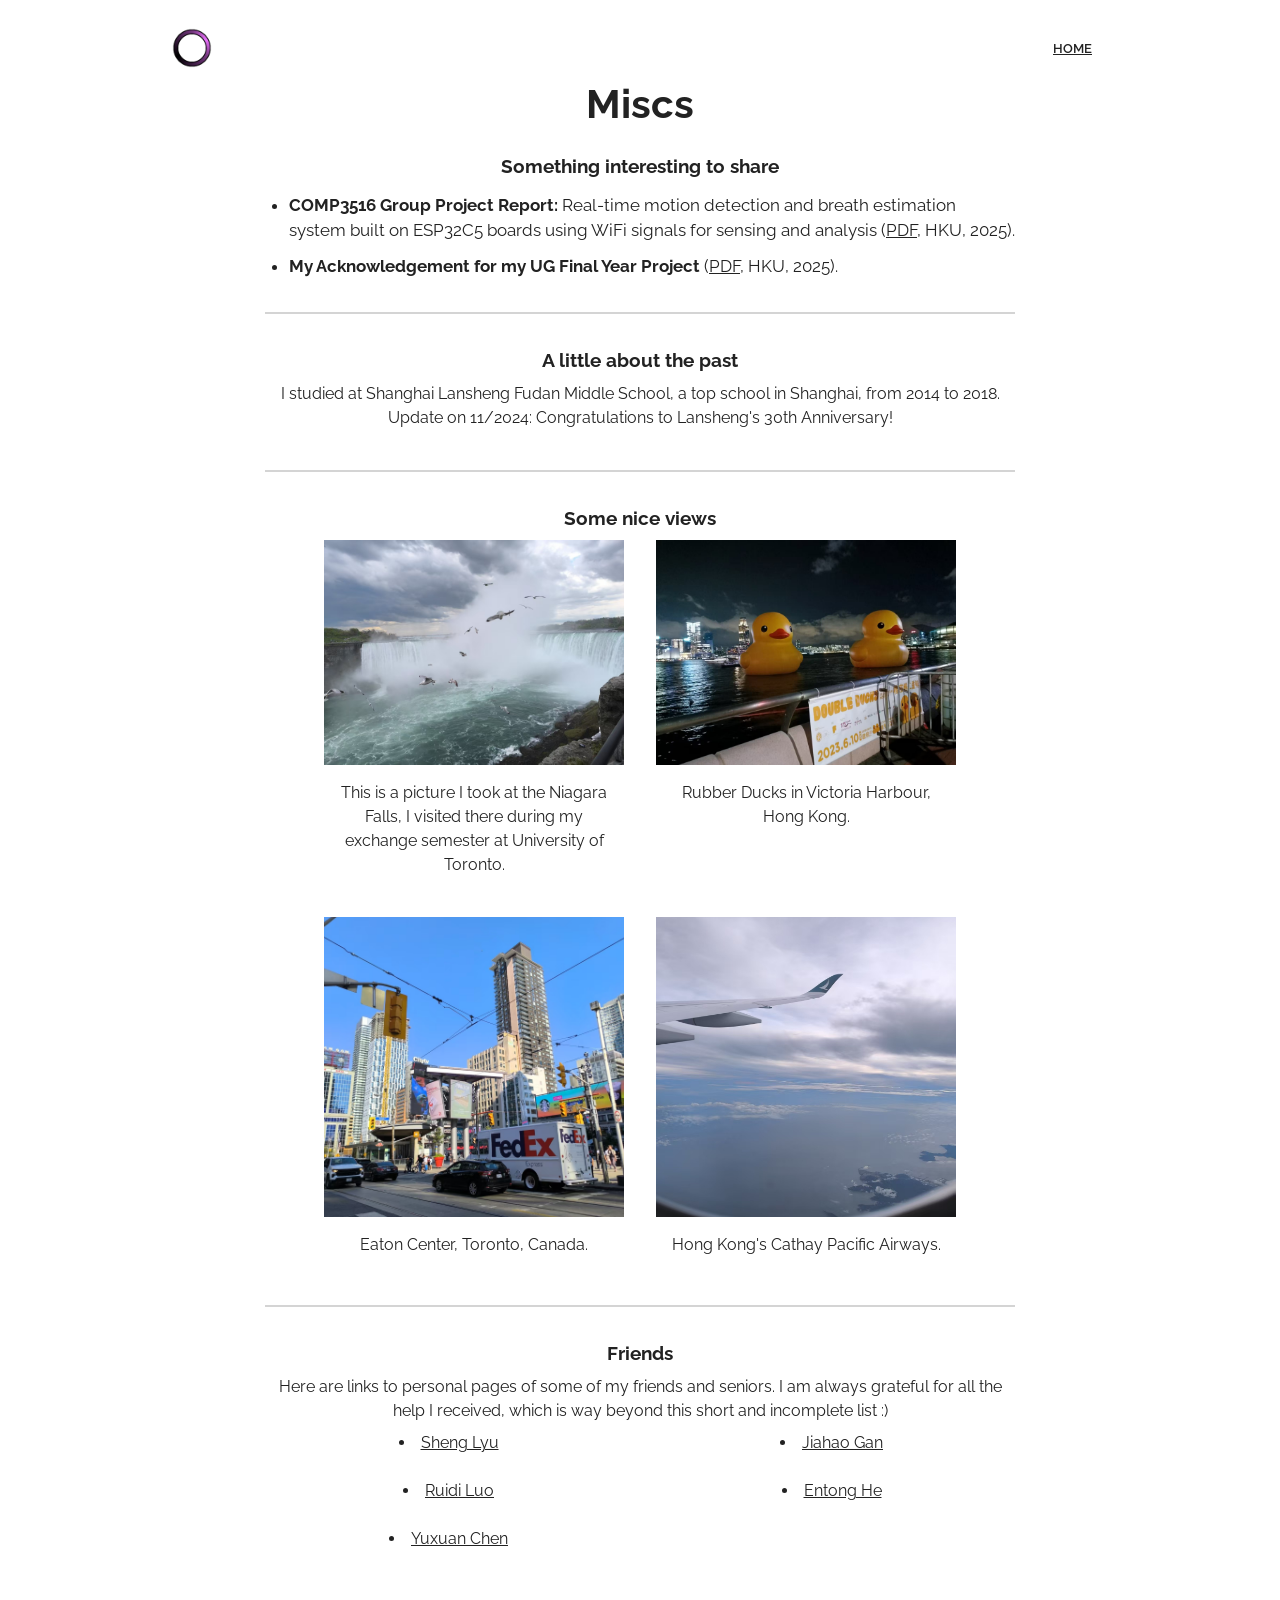
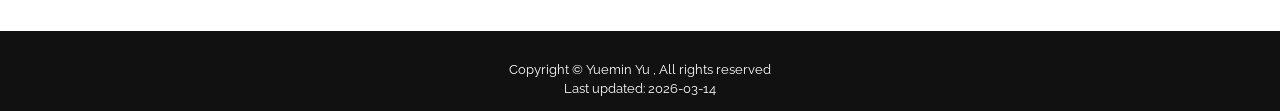
==== commit fc1e84d1: "update" ====
--- a/personal.html
+++ b/personal.html
@@ -31,7 +31,7 @@
           <!-- Logo -->
           <h1 id="logo">
             <a href="/"
-              ><img src="./assets/logo.gif" alt="Your Logo"
+              ><img src="./assets/branding/logo.gif" alt="Your Logo"
             /></a>
           </h1>
           <!-- Navbar links -->
@@ -42,8 +42,8 @@
             <!-- <div class="theme-switch">
               <input type="checkbox" id="switch" />
               <label class="toggle-icons" for="switch">
-                <img class="moon" src="assets/moon.svg" />
-                <img class="sun" src="assets/sun.svg" />
+                <img class="moon" src="assets/icons/theme/moon.svg" />
+                <img class="sun" src="assets/icons/theme/sun.svg" />
               </label>
             </div> -->
             <!-- Hamburger menu -->
@@ -72,7 +72,7 @@
                   href="interesting/COMP3516_Group_Project_Report.pdf" target="_blank" rel="noopener">PDF</a>, HKU, 2025).
               </li>
               <li style="list-style-type: disc;"><strong>My Acknowledgement for my UG Final Year Project</strong> (<a
-                  href="assets/FYP.pdf" target="_blank" rel="noopener">PDF</a>, HKU, 2025).</li>
+                  href="assets/documents/reports/FYP.pdf" target="_blank" rel="noopener">PDF</a>, HKU, 2025).</li>
             </ul>
           </div>
           <div class="division""></div>
@@ -86,20 +86,20 @@
           <h3>Some nice views</h3>
           <div class="view-container">
             <div class="view-item">
-              <img src="assets/niagara.jpg" alt="1">
+              <img src="assets/personal/gallery/niagara.jpg" alt="1">
               <p>This is a picture I took at the Niagara Falls, I visited there during my exchange semester at University of
                 Toronto.</p>
             </div>
             <div class="view-item">
-              <img src="assets/ducks.jpg" alt="2">
+              <img src="assets/personal/gallery/ducks.jpg" alt="2">
               <p>Rubber Ducks in Victoria Harbour, Hong Kong.</p>
             </div>
             <div class="view-item">
-              <img src="assets/eaton.jpg" alt="1">
+              <img src="assets/personal/gallery/eaton.jpg" alt="1">
               <p>Eaton Center, Toronto, Canada.</p>
             </div>
             <div class="view-item">
-              <img src="assets/cathay.jpg" alt="2">
+              <img src="assets/personal/gallery/cathay.jpg" alt="2">
               <p>Hong Kong's Cathay Pacific Airways.</p>
             </div>
           </div>
@@ -124,7 +124,7 @@
     <footer id="footer">
       <div class="container">
         <!-- Attribution -->
-        <p>Copyright &copy; Yuemin Yu & Communitypro <span id="datee"></span>, All rights reserved</p>
+        <p>Copyright &copy; Yuemin Yu <span id="datee"></span>, All rights reserved</p>
         <p>Last updated: 2026-03-14</p>
       </div>
     </footer>
--- a/css/utilities.css
+++ b/css/utilities.css
@@ -152,42 +152,42 @@
 
 /* project 1 */
 .card:nth-child(1) {
-  background: url(../assets/project/vecare.png) center center/cover;
+  background: url(../assets/research/projects/vecare.png) center center/cover;
   background-size: contain;
   background-repeat: no-repeat;
 }
 
 /* Project 2 */
 .card:nth-child(2) {
-  background: url(../assets/project/uwb.png) center center/cover;
+  background: url(../assets/research/projects/uwb.png) center center/cover;
   background-size: contain;
   background-repeat: no-repeat;
 }
 
 /* Project 3 */
 .card:nth-child(3) {
-  background: url(../assets/project/rir.jpg) center center/cover;
+  background: url(../assets/research/projects/rir.jpg) center center/cover;
   background-size: contain;
   background-repeat: no-repeat;
 }
 
 /* Project 4 */
 .card:nth-child(4) {
-  background: url(../assets/project/project-four.png) center center/cover;
+  background: url(../assets/research/projects/project-four.png) center center/cover;
   background-size: contain;
   background-repeat: no-repeat;
 }
 
 /* Project 5 */
 .card:nth-child(5) {
-  background: url(../assets/project/project-five.png) center center/cover;
+  background: url(../assets/research/projects/project-five.png) center center/cover;
   background-size: contain;
   background-repeat: no-repeat;
 }
 
 /* Project 6 */
 .card:nth-child(6) {
-  background: url(../assets/project/project-six.png) center center/cover;
+  background: url(../assets/research/projects/project-six.png) center center/cover;
   background-size: contain;
   background-repeat: no-repeat;
 }
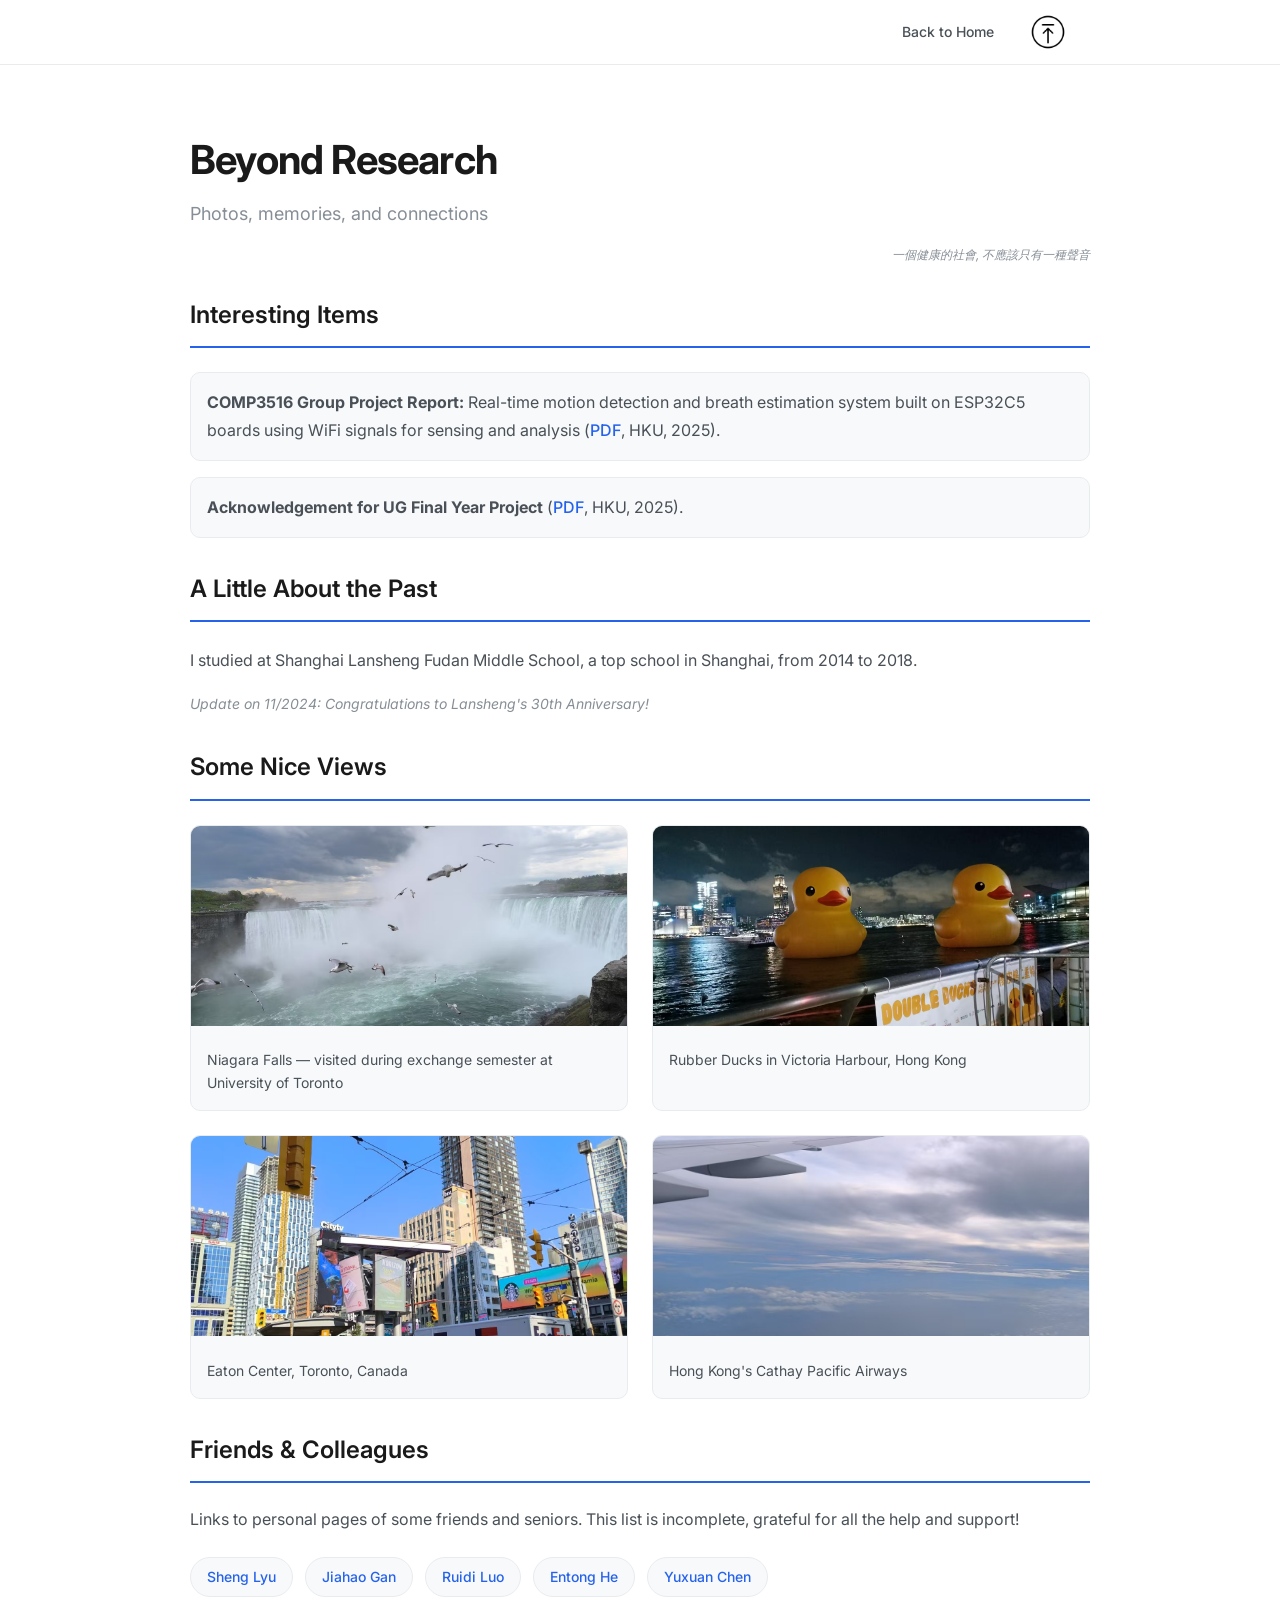
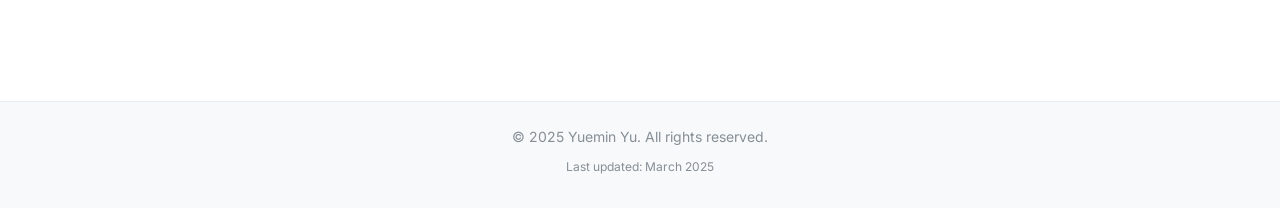
==== commit 01f5e51e: "new file:   assets/icons/theme/back-to-the-top-8.png 	modified:   assets/research/projects/rir.jpg 	" ====
--- a/personal.html
+++ b/personal.html
@@ -5,8 +5,8 @@
     <meta http-equiv="X-UA-Compatible" content="IE=edge" />
     <meta name="viewport" content="width=device-width, initial-scale=1.0" />
     <!-- Primary Meta Tags -->
-    <title>Yuemin's Personal Page</title>
-    <meta name="title" content="Yuemin's Personal Page" />
+    <title>Yuemin's Page</title>
+    <meta name="title" content="Yuemin's Page" />
     <meta name="description" content="" />
 
     <!-- Favicon -->
@@ -16,119 +16,110 @@
     <link rel="icon" type="image/png" sizes="16x16" href="assets/favicon/favicon-16x16.png?v=2">
     <link rel="manifest" href="assets/favicon/site.webmanifest?v=2">
 
-    <!-- Link -->
+    <!-- Fonts & Icons -->
     <link rel="stylesheet" href="https://use.fontawesome.com/releases/v5.15.4/css/all.css" integrity="sha384-DyZ88mC6Up2uqS4h/KRgHuoeGwBcD4Ng9SiP4dIRy0EXTlnuz47vAwmeGwVChigm" crossorigin="anonymous" />
+    <link rel="preconnect" href="https://fonts.googleapis.com">
+    <link rel="preconnect" href="https://fonts.gstatic.com" crossorigin>
+    <link href="https://fonts.googleapis.com/css2?family=Inter:wght@300;400;500;600;700&display=swap" rel="stylesheet">
+
     <link rel="stylesheet" href="css/style.css" />
     <link rel="stylesheet" href="css/utilities.css" />
-    <link rel="stylesheet" href="css/publication.css" />
     <link rel="stylesheet" href="css/personal.css" />
   </head>
   <body>
-    <header id="hero">
-      <!-- Navbar -->
-      <nav class="navbar">
-        <div class="container">
-          <!-- Logo -->
-          <h1 id="logo">
-            <a href="/"
-              ><img src="./assets/branding/logo.gif" alt="Your Logo"
-            /></a>
-          </h1>
-          <!-- Navbar links -->
-          <ul class="nav-menu">
-            <li><a class="nav-link" href="/">HOME</a></li>     
+    <!-- Navbar -->
+    <nav class="navbar navbar-personal">
+      <div class="nav-container">
+        <div class="hamburger">
+          <span class="bar"></span>
+          <span class="bar"></span>
+          <span class="bar"></span>
+        </div>
+        <ul class="nav-menu">
+          <li><a class="nav-link" href="/">Back to Home</a></li>
+        </ul>
+        <div class="logo logo-right">
+          <a href="#" onclick="window.scrollTo({top: 0, behavior: 'smooth'}); return false;"><img src="./assets/icons/theme/back-to-the-top-8.png" alt="Back to Top" /></a>
+        </div>
+      </div>
+    </nav>
 
-            <!-- Toggle switch -->
-            <!-- <div class="theme-switch">
-              <input type="checkbox" id="switch" />
-              <label class="toggle-icons" for="switch">
-                <img class="moon" src="assets/icons/theme/moon.svg" />
-                <img class="sun" src="assets/icons/theme/sun.svg" />
-              </label>
-            </div> -->
-            <!-- Hamburger menu -->
-          </ul>
-          <div class="hamburger">
-            <span class="bar"></span>
-            <span class="bar"></span>
-            <span class="bar"></span>
+    <!-- Personal Page Content -->
+    <section class="personal-page">
+      <div class="personal-container">
+         <h1 class="personal-title">Beyond Research</h1>
+         <p class="personal-subtitle">Photos, memories, and connections                <div class="personal-section personal-note-section">
+                   <p class="motto">一個健康的社會, 不應該只有一種聲音</p>
+                 </div></p>
+
+        <!-- Interesting Items -->
+        <div class="personal-section">
+          <h2 class="personal-section-title">Interesting Items</h2>
+          <div class="personal-list">
+            <div class="personal-item">
+              <p><strong>COMP3516 Group Project Report:</strong> Real-time motion detection and breath estimation system built on ESP32C5 boards using WiFi signals for sensing and analysis (<a href="interesting/COMP3516_Group_Project_Report.pdf" target="_blank" rel="noopener">PDF</a>, HKU, 2025).</p>
+            </div>
+            <div class="personal-item">
+              <p><strong>Acknowledgement for UG Final Year Project</strong> (<a href="assets/documents/reports/FYP.pdf" target="_blank" rel="noopener">PDF</a>, HKU, 2025).</p>
+            </div>
           </div>
         </div>
-      </nav>
-    </header>
 
-    <!-- Personal -->
-    <section id="personal" class="container">
-      <div class="content-text">
-        <span style="padding: 1rem"></span>
-        <h2 style="text-align: center;">Miscs</h2>
-        <div class="content-text news-container">
-          <span style="padding: 0.8rem"></span>
-          <h3 id="aboutme">Something interesting to share</h3>
-          <div class="interesting-list-simple" style="text-align: left; padding-top:0.8rem;">
-            <ul>
-              <li style="list-style-type: disc;"><strong>COMP3516 Group Project Report:</strong> Real-time motion detection
-                and breath estimation system built on ESP32C5 boards using WiFi signals for sensing and analysis (<a
-                  href="interesting/COMP3516_Group_Project_Report.pdf" target="_blank" rel="noopener">PDF</a>, HKU, 2025).
-              </li>
-              <li style="list-style-type: disc;"><strong>My Acknowledgement for my UG Final Year Project</strong> (<a
-                  href="assets/documents/reports/FYP.pdf" target="_blank" rel="noopener">PDF</a>, HKU, 2025).</li>
-            </ul>
-          </div>
-          <div class="division""></div>
-          <h3>A little about the past</h3>
-          <p>
-            I studied at Shanghai Lansheng Fudan Middle School, a top school in Shanghai, from 2014 to 2018. <br>
-            Update on 11/2024: Congratulations to Lansheng's 30th Anniversary!
-          </p>
+        <!-- About -->
+        <div class="personal-section">
+          <h2 class="personal-section-title">A Little About the Past</h2>
+          <p class="personal-text">I studied at Shanghai Lansheng Fudan Middle School, a top school in Shanghai, from 2014 to 2018.</p>
+          <p class="personal-text personal-update">Update on 11/2024: Congratulations to Lansheng's 30th Anniversary!</p>
+        </div>
 
-          <div class="division"></div>
-          <h3>Some nice views</h3>
-          <div class="view-container">
-            <div class="view-item">
-              <img src="assets/personal/gallery/niagara.jpg" alt="1">
-              <p>This is a picture I took at the Niagara Falls, I visited there during my exchange semester at University of
-                Toronto.</p>
+        <!-- Photo Gallery -->
+        <div class="personal-section">
+          <h2 class="personal-section-title">Some Nice Views</h2>
+          <div class="gallery">
+            <div class="gallery-item">
+              <img src="assets/personal/gallery/niagara.jpg" alt="Niagara Falls">
+              <p class="gallery-caption">Niagara Falls — visited during exchange semester at University of Toronto</p>
             </div>
-            <div class="view-item">
-              <img src="assets/personal/gallery/ducks.jpg" alt="2">
-              <p>Rubber Ducks in Victoria Harbour, Hong Kong.</p>
+            <div class="gallery-item">
+              <img src="assets/personal/gallery/ducks.jpg" alt="Rubber Ducks">
+              <p class="gallery-caption">Rubber Ducks in Victoria Harbour, Hong Kong</p>
             </div>
-            <div class="view-item">
-              <img src="assets/personal/gallery/eaton.jpg" alt="1">
-              <p>Eaton Center, Toronto, Canada.</p>
+            <div class="gallery-item">
+              <img src="assets/personal/gallery/eaton.jpg" alt="Eaton Center">
+              <p class="gallery-caption">Eaton Center, Toronto, Canada</p>
             </div>
-            <div class="view-item">
-              <img src="assets/personal/gallery/cathay.jpg" alt="2">
-              <p>Hong Kong's Cathay Pacific Airways.</p>
+            <div class="gallery-item">
+              <img src="assets/personal/gallery/cathay.jpg" alt="Cathay Pacific">
+              <p class="gallery-caption">Hong Kong's Cathay Pacific Airways</p>
             </div>
           </div>
-          
-        <div class="division"></div>
-        <h3>Friends</h3>
-        <p>Here are links to personal pages of some of my friends and seniors. I am always grateful for all the help I received, which is way beyond this short and incomplete list :)</p>
-        <div class="personal-list">
-          <ul>
-            <li><a href="https://research.ethanlyu.top/" target="_blank" rel="noopener" class="restore-color">Sheng Lyu</a></li>
-            <li><a href="https://linkedin.com/in/jiahao-gan" target="_blank" rel="noopener" class="restore-color">Jiahao Gan</a></li>
-            <li><a href="https://linkedin.com/in/loridy-luo-012ab021b" target="_blank" class="restore-color" rel="noopener">Ruidi Luo</a></li>
-            <li><a href="https://heentong.github.io" target="_blank" rel="noopener" class="restore-color">Entong He</a></li>
-            <li><a href="https://dennis-yxchen.github.io/" target="_blank" rel="noopener" class="restore-color">Yuxuan Chen</a></li>
-          </ul>
         </div>
-      </div>      
+
+        <!-- Friends -->
+        <div class="personal-section">
+          <h2 class="personal-section-title">Friends & Colleagues</h2>
+          <p class="personal-intro">Links to personal pages of some friends and seniors. This list is incomplete, grateful for all the help and support!</p>
+          <div class="friends-grid">
+            <a href="https://research.ethanlyu.top/" target="_blank" rel="noopener" class="friend-link">Sheng Lyu</a>
+            <a href="https://linkedin.com/in/jiahao-gan" target="_blank" rel="noopener" class="friend-link">Jiahao Gan</a>
+            <a href="https://linkedin.com/in/loridy-luo-012ab021b" target="_blank" rel="noopener" class="friend-link">Ruidi Luo</a>
+            <a href="https://heentong.github.io" target="_blank" rel="noopener" class="friend-link">Entong He</a>
+            <a href="https://dennis-yxchen.github.io/" target="_blank" rel="noopener" class="friend-link">Yuxuan Chen</a>
+          </div>
+        </div>
+
+        <!-- Note -->
+      </div>
     </section>
 
-
     <!-- Footer -->
-    <footer id="footer">
-      <div class="container">
-        <!-- Attribution -->
-        <p>Copyright &copy; Yuemin Yu <span id="datee"></span>, All rights reserved</p>
-        <p>Last updated: 2026-03-14</p>
+    <footer class="footer">
+      <div class="footer-container">
+        <p>&copy; 2025 Yuemin Yu. All rights reserved.</p>
+        <p class="footer-meta">Last updated: March 2025</p>
       </div>
     </footer>
-    
+
     <script src="js/script.js"></script>
   </body>
 </html>
--- a/css/style.css
+++ b/css/style.css
@@ -1,708 +1,670 @@
-/* This is the required project styling. Will contain essential CSS styles like:
-   * Flex property
-   * Grid layout
-   * Cards and sections
-*/
-
-@import url(https://fonts.googleapis.com/css?family=Raleway:100,200,300,regular,500,600,700,800,900,100italic,200italic,300italic,italic,500italic,600italic,700italic,800italic,900italic);
-
-/* variables */
+/* ========================================
+   MODERN ACADEMIC WEBSITE - MAIN STYLES
+   ======================================== */
+
+@import url('https://fonts.googleapis.com/css2?family=Inter:wght@300;400;500;600;700&display=swap');
+
+/* CSS Variables */
 :root {
   /* Colors */
-  --primary-color: #ffcd42;
-  --secondary-color: #ffd35c;
   --bg-primary: #ffffff;
-  --text-color: #222222;
-  --text-color-two: #ffffff;
-  --bg-secondary: #000000;
-  --card-background: #f4f4f4;
-  --bg-secondary-two: #111111;
-
-  --shadow: 0 10px 40px rgba(0, 0, 0, 0.2);
-
-  /* Font Weight */
-  --weight-small: 400;
-  --weight-semibold: 600;
-  --weight-bold: 800;
-
-  /* Max width */
-  --width-small: 750px;
-  --width-medium: 1000px;
-  --width-large: 1300px;
-}
-
-@media (min-width: 2560px) {
-  :root {
-    --width-small: 1500px;
-    --width-medium: 1800px;
-    --width-large: 2200px;
-  }
-}
-
+  --bg-secondary: #f8f9fa;
+  --bg-tertiary: #f1f3f5;
+  --text-primary: #1a1a1a;
+  --text-secondary: #495057;
+  --text-muted: #868e96;
+  --accent-primary: #2563eb;
+  --accent-secondary: #3b82f6;
+  --border-color: #e9ecef;
+  --shadow-sm: 0 1px 3px rgba(0, 0, 0, 0.06);
+  --shadow-md: 0 4px 12px rgba(0, 0, 0, 0.08);
+  --shadow-lg: 0 8px 24px rgba(0, 0, 0, 0.1);
+
+  /* Typography */
+  --font-main: 'Inter', -apple-system, BlinkMacSystemFont, sans-serif;
+  --font-size-xs: 0.75rem;
+  --font-size-sm: 0.875rem;
+  --font-size-base: 1rem;
+  --font-size-lg: 1.125rem;
+  --font-size-xl: 1.25rem;
+  --font-size-2xl: 1.5rem;
+  --font-size-3xl: 2rem;
+  --font-size-4xl: 2.5rem;
+
+  /* Spacing */
+  --spacing-xs: 0.5rem;
+  --spacing-sm: 0.75rem;
+  --spacing-md: 1rem;
+  --spacing-lg: 1.5rem;
+  --spacing-xl: 2rem;
+  --spacing-2xl: 3rem;
+  --spacing-3xl: 4rem;
+
+  /* Layout */
+  --max-width: 900px;
+  --max-width-wide: 1100px;
+  --radius-sm: 6px;
+  --radius-md: 10px;
+  --radius-lg: 16px;
+}
+
+/* Dark Mode */
 [data-theme="dark"] {
-  --primary-color: #ffcd42;
-  --secondary-color: #ffd35c;
-  --bg-primary: #000000;
-  --text-color: #ffffff;
-  --text-color-two: #222222;
-  --bg-secondary: #ffffff;
-  --card-background: #111111;
-  --bg-secondary-two: #f4f4f4;
-  --shadow: 0 2px 10px rgba(95, 95, 95, 0.2);
-}
-
-html {
-  font-size: 100%;
-  scroll-behavior: smooth;
-}
-
-html, body {
-  height: 100%;
-}
-
-body {
-  min-height: 100vh;
-  display: flex;
-  flex-direction: column;
-}
-
-main, .main-content, #main-content, #content, .container {
-  flex: 0 0 auto; /* Remove flex-grow so header/content don't stretch */
-}
-
-/* Reset default styling */
-* {
+  --bg-primary: #0a0a0a;
+  --bg-secondary: #141414;
+  --bg-tertiary: #1e1e1e;
+  --text-primary: #f8f9fa;
+  --text-secondary: #adb5bd;
+  --text-muted: #6c757d;
+  --border-color: #2d2d2d;
+  --shadow-sm: 0 1px 3px rgba(0, 0, 0, 0.3);
+  --shadow-md: 0 4px 12px rgba(0, 0, 0, 0.4);
+  --shadow-lg: 0 8px 24px rgba(0, 0, 0, 0.5);
+}
+
+/* Reset & Base */
+*, *::before, *::after {
+  box-sizing: border-box;
   margin: 0;
   padding: 0;
-  box-sizing: border-box;
-}
-
-ul {
+}
+
+html {
+  scroll-behavior: smooth;
+  font-size: 16px;
+}
+
+body {
+  font-family: var(--font-main);
+  background: var(--bg-primary);
+  color: var(--text-primary);
+  line-height: 1.6;
+  -webkit-font-smoothing: antialiased;
+  -moz-osx-font-smoothing: grayscale;
+}
+
+a {
+  color: inherit;
+  text-decoration: none;
+  transition: color 0.2s ease;
+}
+
+a:hover {
+  color: var(--accent-primary);
+}
+
+img {
+  max-width: 100%;
+  height: auto;
+}
+
+ul, ol {
   list-style: none;
 }
 
-a {
-  text-decoration: none;
-  color: var(--text-color);
-}
-
-/* Main styling */
-body {
-  background: var(--bg-primary);
-  color: var(--text-color);
-  font-family: "Raleway", sans-serif;
-  line-height: 1.5;
-}
-
-/* Navbar */
+/* ========================================
+   NAVBAR
+   ======================================== */
 .navbar {
   position: fixed;
   top: 0;
   left: 0;
   right: 0;
-  z-index: 20;
-  background: var(--bg-primary);
-}
-
-.navbar .container {
+  z-index: 100;
+  background: rgba(255, 255, 255, 0.9);
+  backdrop-filter: blur(10px);
+  border-bottom: 1px solid var(--border-color);
+}
+
+[data-theme="dark"] .navbar {
+  background: rgba(10, 10, 10, 0.9);
+}
+
+.nav-container {
+  max-width: var(--max-width);
+  margin: 0 auto;
+  padding: 0 var(--spacing-lg);
+  height: 64px;
   display: flex;
   align-items: center;
-  justify-content: space-between;
-  z-index: 20;
-  height: 80px;
+  justify-content: flex-end;
+  gap: var(--spacing-lg);
+}
+
+.nav-container .hamburger {
+  margin-right: auto;
+}
+
+.logo a {
+  display: flex;
+  align-items: center;
+}
+
+.logo img {
+  height: 36px;
+  width: auto;
+  transition: transform 0.2s ease;
+}
+
+.logo:hover img {
+  transform: scale(1.05);
+}
+
+.nav-menu {
+  display: flex;
+  align-items: center;
+  gap: var(--spacing-md);
+}
+
+.nav-link {
+  font-size: var(--font-size-sm);
+  font-weight: 500;
+  color: var(--text-secondary);
+  padding: var(--spacing-xs) var(--spacing-sm);
+  border-radius: var(--radius-sm);
+  transition: all 0.2s ease;
+  position: relative;
+}
+
+.nav-link:hover {
+  color: var(--accent-primary);
+  background: var(--bg-secondary);
+}
+
+.nav-link::after {
+  content: '';
+  position: absolute;
+  bottom: -4px;
+  left: 50%;
+  transform: translateX(-50%) scaleX(0);
+  width: 20px;
+  height: 2px;
+  background: var(--accent-primary);
+  transition: transform 0.2s ease;
+}
+
+.nav-link:hover::after {
+  transform: translateX(-50%) scaleX(1);
+}
+
+.hamburger {
+  display: none;
+  flex-direction: column;
+  gap: 5px;
+  cursor: pointer;
+  padding: var(--spacing-xs);
+}
+
+.bar {
+  width: 24px;
+  height: 2px;
+  background: var(--text-primary);
+  border-radius: 2px;
+  transition: all 0.3s ease;
+}
+
+/* ========================================
+   HERO SECTION
+   ======================================== */
+.hero {
+  padding: calc(64px + var(--spacing-2xl)) var(--spacing-lg) var(--spacing-xl);
+}
+
+.hero-container {
+  max-width: var(--max-width);
   width: 100%;
-}
-
-.navbar .nav-menu {
+  margin: 0 auto;
+}
+
+.profile-section {
+  display: flex;
+  align-items: flex-start;
+  gap: var(--spacing-xl);
+  margin-bottom: var(--spacing-2xl);
+}
+
+.profile-section .profile-image {
+  flex-shrink: 0;
+}
+
+.profile-section .hero-content {
+  flex: 1;
+  min-width: 0;
+}
+
+.profile-image {
+  width: 120px;
+  height: 120px;
+  border-radius: 50%;
+  object-fit: cover;
+  box-shadow: var(--shadow-md);
+  border: 3px solid var(--bg-secondary);
+  transition: transform 0.3s ease, box-shadow 0.3s ease;
+}
+
+.profile-image:hover {
+  transform: scale(1.03);
+  box-shadow: var(--shadow-lg);
+}
+
+.hero-content {
+  flex: 1;
+}
+
+.hero-title {
+  font-size: var(--font-size-4xl);
+  font-weight: 700;
+  color: var(--text-primary);
+  margin-bottom: var(--spacing-xs);
+  letter-spacing: -0.02em;
+}
+
+.hero-title .hero-subtitle {
+  font-size: var(--font-size-2xl);
+  color: var(--text-muted);
+  font-weight: 400;
+  margin-left: var(--spacing-sm);
+}
+
+.hero-tagline {
+  font-size: var(--font-size-base);
+  color: var(--accent-primary);
+  font-weight: 500;
+}
+
+.hero-bio {
+  margin-bottom: var(--spacing-xl);
+}
+
+.hero-bio p {
+  font-size: var(--font-size-base);
+  color: var(--text-secondary);
+  line-height: 1.8;
+  margin-bottom: var(--spacing-md);
+}
+
+.hero-bio p:last-child {
+  margin-bottom: 0;
+}
+
+.hero-bio strong {
+  font-weight: 600;
+  color: var(--text-primary);
+}
+
+.accent-text {
+  color: var(--accent-primary);
+  font-weight: 600;
+}
+
+.social-links {
+  display: flex;
+  gap: var(--spacing-sm);
+}
+
+.social-icon {
   display: flex;
   align-items: center;
-  background: var(--bg-primary);
-}
-
-.navbar .nav-link {
-  margin: 0 1rem;
-  font-size: 0.8rem;
-  font-weight: var(--weight-semibold);
-}
-
-.navbar #logo img {
-  display: block;
-  width: 40px;
-}
-
-.navbar .btn {
-  margin-right: 1.5rem;
-}
-
-.fas.fa-arrow-right {
-  margin-left: 0.5rem;
-  font-size: 0.9rem;
-}
-
-/* hamburger */
-.hamburger {
-  margin-bottom: 0.1rem;
-  display: none;
-}
-
-.bar {
-  display: block;
-  width: 23px;
-  height: 3px;
-  margin: 4px auto;
-  transition: all 0.3s ease-in-out;
-  border-radius: 30px;
-  background-color: var(--bg-secondary);
-}
-
-/* Hero section */
-#hero {
-  display: block;
+  justify-content: center;
+  width: 42px;
+  height: 42px;
+  background: var(--bg-secondary);
+  border-radius: 50%;
+  color: var(--text-secondary);
+  font-size: var(--font-size-lg);
+  transition: all 0.2s ease;
+  border: 1px solid var(--border-color);
+}
+
+.social-icon:hover {
+  background: var(--accent-primary);
+  color: white;
+  border-color: var(--accent-primary);
+  transform: translateY(-2px);
+}
+
+/* ========================================
+   SECTIONS
+   ======================================== */
+.section {
+  padding: var(--spacing-xl) var(--spacing-lg);
+  border-top: 1px solid var(--border-color);
+}
+
+.section-container {
+  max-width: var(--max-width);
+  margin: 0 auto;
+}
+
+.section-title {
+  font-size: var(--font-size-3xl);
+  font-weight: 700;
+  color: var(--text-primary);
+  margin-bottom: var(--spacing-2xl);
+  letter-spacing: -0.02em;
+}
+
+/* ========================================
+   PUBLICATIONS
+   ======================================== */
+.publications {
+  display: flex;
+  flex-direction: column;
+  gap: var(--spacing-lg);
+}
+
+.publication-item {
+  display: flex;
+  align-items: center;
+  gap: var(--spacing-lg);
+  padding: var(--spacing-lg);
+  background: var(--bg-secondary);
+  border-radius: var(--radius-md);
+  border: 1px solid var(--border-color);
+  transition: all 0.2s ease;
+}
+
+.publication-item:hover {
+  border-color: var(--accent-secondary);
+  box-shadow: var(--shadow-md);
+  transform: translateY(-1px);
+}
+
+.pub-thumb {
+  flex-shrink: 0;
+  width: 200px;
+  border-radius: var(--radius-sm);
+  overflow: hidden;
+  background: var(--bg-tertiary);
+  border: 1px solid var(--border-color);
+}
+
+.pub-thumb img {
   width: 100%;
   height: auto;
-}
-
-.profile-image {
-  width: 150px;
-  border-radius: 50%;
-  animation: bounce 1s infinite alternate;
-}
-
-@keyframes bounce {
-  from {
-    transform: translateY(0px);
-  }
-
-  to {
-    transform: translateY(-10px);
-  }
-}
-
-.division {
-  width: var(--width-medium);
-  max-width: 100%;
-  height: 2px;
-  background-color: #d4d4d4;
-  margin: 2rem auto;
-}
-
-/* Projects */
-#projects {
+  display: block;
+}
+
+.pub-content {
+  flex: 1;
+  min-width: 0;
+}
+
+.pub-title {
+  font-size: var(--font-size-lg);
+  font-weight: 600;
+  color: var(--text-primary);
+  margin-bottom: var(--spacing-sm);
+  line-height: 1.4;
+}
+
+.pub-authors {
+  font-size: var(--font-size-sm);
+  color: var(--text-secondary);
+  margin-bottom: var(--spacing-sm);
+}
+
+.pub-me {
+  color: var(--accent-primary);
+  font-weight: 600;
+}
+
+.pub-venue {
+  margin-bottom: var(--spacing-sm);
+}
+
+.venue-badge {
+  display: inline-block;
+  font-size: var(--font-size-xs);
+  font-weight: 600;
+  padding: 4px 10px;
+  background: var(--accent-primary);
+  color: white;
+  border-radius: 20px;
+}
+
+.pub-links {
+  display: flex;
+  gap: var(--spacing-md);
+  flex-wrap: wrap;
+}
+
+.pub-links a {
+  font-size: var(--font-size-sm);
+  font-weight: 500;
+  color: var(--accent-primary);
+  position: relative;
+}
+
+.pub-links a::after {
+  content: '→';
+  margin-left: 4px;
+  transition: transform 0.2s ease;
+  display: inline-block;
+}
+
+.pub-links a:hover::after {
+  transform: translateX(4px);
+}
+
+/* ========================================
+   AWARDS
+   ======================================== */
+.awards-list {
   display: flex;
   flex-direction: column;
-  margin: 1rem auto 0;
-}
-
-#projects .btn {
-  align-self: center;
-  margin: 2rem 0;
-}
-
-.project {
-  display: grid;
-  grid-template-columns: repeat(3, 1fr);
-  grid-auto-rows: minmax(250px, auto);
-  grid-gap: 0.9rem;
-}
-
-.card .project-bio p {
-  font-size: 0.83rem;
-}
-
-.card .project-bio h3 {
-  font-size: 0.9rem;
-}
-
-.project-info {
-  display: flex;
-  justify-content: space-between;
-  opacity: 0;
-  position: relative;
-  transition: 0.5s ease-in-out;
-}
-
-.project-bio {
+  gap: var(--spacing-md);
+}
+
+.award-item {
+  display: flex;
+  gap: var(--spacing-lg);
+  padding: var(--spacing-md) var(--spacing-lg);
+  background: var(--bg-secondary);
+  border-radius: var(--radius-md);
+  border-left: 3px solid var(--accent-primary);
+  transition: all 0.2s ease;
+}
+
+.award-item:hover {
+  background: var(--bg-tertiary);
+  transform: translateX(4px);
+}
+
+.award-year {
+  flex-shrink: 0;
+  font-size: var(--font-size-sm);
+  font-weight: 600;
+  color: var(--accent-primary);
+  min-width: 80px;
+}
+
+.award-content {
+  flex: 1;
+}
+
+.award-name {
+  font-weight: 600;
+  color: var(--text-primary);
+  margin-bottom: 2px;
+}
+
+.award-org {
+  font-size: var(--font-size-sm);
+  color: var(--text-secondary);
+}
+
+/* ========================================
+   SERVICE & TEACHING
+   ======================================== */
+.service-list,
+.teaching-list {
   display: flex;
   flex-direction: column;
-  justify-content: flex-end;
-  position: relative;
-  top: 10px;
-  left: 10px;
-}
-
-/* Footer */
-#footer {
-  background: #111111;
-  margin-top: auto !important;
-  width: 100%;
-}
-
-#footer .container {
-  display: flex;
-  flex-direction: column;
-  align-items: center;
-  justify-content: center;
-  color: #ffffff;
-  min-height: 80px;
+  gap: var(--spacing-md);
+}
+
+.service-item,
+.teaching-item {
+  padding: var(--spacing-md) var(--spacing-lg);
+  background: var(--bg-secondary);
+  border-radius: var(--radius-md);
+  border: 1px solid var(--border-color);
+  transition: all 0.2s ease;
+}
+
+.service-item:hover,
+.teaching-item:hover {
+  border-color: var(--accent-secondary);
+}
+
+.service-item p,
+.teaching-item p {
+  color: var(--text-secondary);
+}
+
+.teaching-term {
+  display: inline-block;
+  font-size: var(--font-size-xs);
+  font-weight: 600;
+  padding: 4px 10px;
+  background: var(--bg-tertiary);
+  color: var(--text-muted);
+  border-radius: 20px;
+  margin-bottom: var(--spacing-xs);
+}
+
+/* ========================================
+   MISC CARD
+   ======================================== */
+.misc-card {
+  padding: var(--spacing-xl);
+  background: linear-gradient(135deg, var(--bg-secondary) 0%, var(--bg-tertiary) 100%);
+  border-radius: var(--radius-lg);
   text-align: center;
-  width: 100%;
-}
-
-#footer a {
-  font-size: 0.8rem;
-  color: #fff;
-}
-
-#footer a:hover {
-  opacity: 0.6;
-}
-
-.social {
-  margin: 0.9rem 0;
-}
-
-.social img {
-  width: 20px;
-  height: 20px;
-}
-
-.social a {
-  margin: 0 0.5rem;
-}
-
-#footer p {
-  font-size: 0.8rem;
-}
-
-/* Ensure consistent max-width for main content sections (news, teaching, awards, miscs) */
-.news-container, .awards-list-simple, .teaching-list-simple, .interesting-list-simple {
-  max-width: var(--width-medium);
-  margin-left: auto;
-  margin-right: auto;
-  width: 100%;
-  box-sizing: border-box;
-}
-
-/* Remove unnecessary max-width or width restrictions from .content-text if present */
-.content-text {
-  width: 100%;
-  box-sizing: border-box;
-}
-
-/* Responsiveness */
-
-@media (max-width: 1000px) {
-  .project {
-    display: grid;
-    grid-template-columns: repeat(2, 1fr);
-  }
-}
-
+  border: 1px solid var(--border-color);
+}
+
+.misc-card p {
+  font-size: var(--font-size-lg);
+  color: var(--text-secondary);
+}
+
+.misc-card a {
+  font-weight: 600;
+  color: var(--accent-primary);
+}
+
+/* ========================================
+   FOOTER
+   ======================================== */
+.footer {
+  padding: var(--spacing-lg) var(--spacing-lg);
+  background: var(--bg-secondary);
+  border-top: 1px solid var(--border-color);
+  margin-top: var(--spacing-lg);
+}
+
+.footer-container {
+  max-width: var(--max-width);
+  margin: 0 auto;
+  text-align: center;
+}
+
+.footer p {
+  font-size: var(--font-size-sm);
+  color: var(--text-muted);
+  margin-bottom: var(--spacing-xs);
+}
+
+.footer-meta {
+  font-size: var(--font-size-xs) !important;
+}
+
+/* ========================================
+   RESPONSIVE DESIGN
+   ======================================== */
 @media (max-width: 768px) {
-}
-
-@media (max-width: 670px) {
-  .navbar .nav-menu {
+  :root {
+    --font-size-4xl: 2rem;
+    --font-size-3xl: 1.75rem;
+  }
+
+  .nav-menu {
     position: fixed;
-    right: -100vw;
-    top: 4.5rem;
+    top: 64px;
+    right: -100%;
     flex-direction: column;
-    width: calc(80% - 10px);
-    transition: 0.3s;
-    box-shadow: var(--shadow);
-    padding: 2rem;
-    border-radius: 5px;
-    align-items: flex-start;
-  }
-
-  .navbar .btn {
-    margin: 0;
-    margin-top: 1rem;
+    width: 100%;
+    max-width: 280px;
+    background: var(--bg-primary);
+    border-left: 1px solid var(--border-color);
+    padding: var(--spacing-lg);
+    gap: var(--spacing-xs);
+    transition: right 0.3s ease;
+    box-shadow: var(--shadow-lg);
   }
 
   .nav-menu.active {
-    right: 20px;
-  }
-
-  .nav-menu .nav-link {
-    font-size: 0.9rem;
-    margin: 0 0.2rem;
-  }
-
-  .nav-menu li {
-    margin-bottom: 0.5rem;
-    width: 100%;
-  }
-
-  .nav-menu .btn {
-    width: 100%;
-    text-align: center;
-    margin-top: 0.5rem;
+    right: 0;
   }
 
   .hamburger {
-    display: block;
-    cursor: pointer;
-    padding: 0.2rem 0.4rem;
-  }
-
-  .hamburger.active {
-    border: 1px dotted gray;
+    display: flex;
+  }
+
+  .hamburger.active .bar:nth-child(1) {
+    transform: translateY(7px) rotate(45deg);
   }
 
   .hamburger.active .bar:nth-child(2) {
     opacity: 0;
   }
 
-  .hamburger.active .bar:nth-child(1) {
-    transform: translateY(6px) rotate(45deg);
-  }
-
   .hamburger.active .bar:nth-child(3) {
-    transform: translateY(-8px) rotate(-45deg);
+    transform: translateY(-7px) rotate(-45deg);
+  }
+
+  .publication-item {
+    flex-direction: column;
+  }
+
+  .pub-thumb {
+    width: 100%;
+    height: 180px;
+  }
+
+  .award-item {
+    flex-direction: column;
+    gap: var(--spacing-sm);
+  }
+
+  .award-year {
+    min-width: auto;
   }
 }
 
 @media (max-width: 600px) {
-  .project {
-    display: grid;
-    grid-template-columns: 1fr;
-  }
-
-  .header-container .btn {
-    border-radius: 5px;
-    width: 80%;
-  }
-
-  .division {
-    width: 98vw;
-    min-width: 0;
-    margin-left: auto;
-    margin-right: auto;
-  }
-
-  .header-container {
-    max-width: 100vw;
-    padding-left: 0.5rem;
-    padding-right: 0.5rem;
-  }
-
-  .news-container, .awards-list-simple, .teaching-list-simple, .interesting-list-simple {
-    max-width: 100vw;
-  }
-
-  .personal-card {
-    max-width: 98vw;
-    padding-left: 0.7rem;
-    padding-right: 0.7rem;
-  }
-}
-
-@media (max-width: 900px) {
-  .division {
-    width: 90vw;
-    min-width: 0;
-    margin-left: auto;
-    margin-right: auto;
-  }
-}
-
-@media (max-width: 900px), (max-height: 700px) {
-  .header-container {
-    padding-top: 1.2rem;
-    padding-bottom: 0.5rem;
-  }
-  body {
-    padding-top: 80px; /* Ensure content is not hidden behind fixed navbar */
-  }
-}
-@media (max-width: 600px), (max-height: 500px) {
-  .header-container {
-    padding-top: 0.5rem;
-    padding-bottom: 0.2rem;
-  }
-  body {
-    padding-top: 70px;
-  }
-}
-
-/* publication */
-.pub-section{
-  padding-top: 2rem;
-}
-
-.publication-list {
-  font-size: 0.9rem;
-  text-align: left;
-  /* Set a smaller font size for the entire list */
-}
-
-.pub-order {
-  font-weight: bold;
-  font-family: sans-serif;
-  /* Make the list marker bold */
-}
-
-.publication-list li::marker {
-  font-family: 'Raleway', sans-serif;
-  /* Specify the font family */
-  font-weight: bold;
-  /* Make the list marker bold */
-  font-size: 1rem;
-  /* Adjust the font size if needed */
-}
-
-.publication-list h5 {
-  font-size: 0.9rem;
-  /* Set a smaller font size for the headings */
-}
-
-.publication-list p {
-  font-size: 0.9rem;
-  padding-top: 0;
-  padding-bottom: 0;
-  /* Set a smaller font size for the paragraphs */
-}
-
-.publication-list a {
-  font-size: 0.9rem;
-  /* Set a smaller font size for the links */
-}
-
-.btn_demo {
-  background-color: #ffffff; /* White background */
-  color: #dbb449; /* Different font color */
-  border: 1px solid #dbb449; /* Border color */
-  border-radius: 5px; /* Smaller border radius */
-  text-decoration: none;
-  font-size: 0.8rem; /* Smaller font size */
-  font-weight: 600;
-  padding: 0 0.5rem; /* Smaller padding */
-  transition: 0.3s;
-}
-
-.btn_pdf {
-  background-color: #ffffff; /* White background */
-  color: #42a5f5; /* Different font color */
-  border: 1px solid #42a5f5; /* Border color */
-  border-radius: 5px; /* Smaller border radius */
-  text-decoration: none;
-  font-size: 0.8rem; /* Smaller font size */
-  font-weight: 600;
-  padding: 0 0.5rem; /* Smaller padding */
-  transition: 0.3s;
-}
-
-.btn_doi {
-  background-color: #ffffff; /* White background */
-  color: #66bb6a; /* Different font color */
-  border: 1px solid #66bb6a; /* Border color */
-  border-radius: 5px; /* Smaller border radius */
-  text-decoration: none;
-  font-size: 0.8rem; /* Smaller font size */
-  font-weight: 600;
-  padding: 0 0.5rem; /* Smaller padding */
-  transition: 0.3s;
-}
-
-.btn_demo:hover,
-.btn_pdf:hover,
-.btn_doi:hover {
-  /* Change font color on hover */
-  color: grey;
-  /* Slightly enlarge the button on hover */
-  transform: scale(1.05);
-}
-
-a {
-  text-decoration: underline;
-}
-
-.nav-link {
-  color: var(--text-color);
-}
-
-#personal-info {
-  display: grid;
-  grid-gap: 1rem;
-  justify-content: space-between;
-  align-items: start;
-  grid-template-columns: repeat(auto-fit, minmax(300px, 1fr));
-}
-
-#experience table,
-#awards table {
-  width: 100%;
-  border-collapse: collapse;
-  margin-bottom: 2rem;
-  /* Add margin at the bottom of the table */
-}
-
-#experience th,
-#experience td,
-#awards th,
-#awards td {
-  border: 1px solid #ddd;
-  padding: 8px;
-  text-align: left;
-}
-
-#experience th,
-#awards th {
-  /* background-color: #f2f2f2; */
-  font-weight: bold;
-}
-
-.view-container {
-  display: flex;
-  flex-wrap: wrap;
-  justify-content: center;
-  gap: 1rem;
-  /* Add gap between items */
-}
-
-.view-item {
-  display: flex;
-  flex-direction: column;
-  align-items: center;
-  width: 40%;
-  /* Ensure the items take up 30% of the container's width */
-  margin: 0.5rem;
-  text-align: center;
-  /* Center the text */
-  @media (max-width: 768px) {
-    width: 85%;
-    /* Make the items take up the full width of the container */
-  }
-}
-
-.view-item img {
-  width: 100%;
-  /* Make the image take up the full width of the container */
-  margin-bottom: 0.5rem;
-  /* Add margin below the image */
-  object-fit: cover;
-  max-height: 300px;
-}
-
-#personal {
-    margin: 1rem auto 3rem;
-}
-
-.restore-color {
-  color: var(--text-color);
-}
-
-#news-content {
-  padding-top: 1rem;
-  text-align: left;
-}
-
-#pub-link {
-  text-decoration: none;
-  color: #a020f0; /* Brighter purple */
-}
-
-#pub-link:hover {
-  text-decoration: underline;
-}
-
-/* #pub-link:after {
-  content: "→";
-  font-size: 0.8rem;
-} */
-
-.publication-paragraph {
-  padding-top: 1rem;
-}
-
-.motto {
-  color: #e0dfdf;
-  text-align: right;
-  margin-right: 1rem;
-  padding-bottom: 0.5rem;
-  font-style: italic;
-}
-
-.intro {
-  max-width: var(--width-medium);
-}
-
-.header-container {
-  text-align: left;
-  max-width: var(--width-medium);
-  margin: 0 auto;
-  padding-left: 1rem;
-  padding-right: 1rem;
-  padding-top: 2.5rem;
-  padding-bottom: 1.2rem;
-}
-
-@media (max-width: 1000px) {
-  .header-container {
-    padding-top: 1.5rem;
-    padding-bottom: 0.7rem;
-  }
-}
-
-@media (max-width: 600px) {
-  .header-container {
-    padding-top: 1rem;
-    padding-bottom: 0.3rem;
-  }
-}
-
-.card-text, .content-text, .intro {
-  text-align: left;
-}
-
-.personal-card {
-  background: #d3d5d8; /* darker than previous #e0e3e8 for more contrast */
-  border-radius: 12px;
-  box-shadow: 0 2px 8px rgba(0,0,0,0.06);
-  padding: 1.2rem 1.5rem;
-  margin: 1.5rem 0 0.5rem 0;
-  max-width: 650px;
-  width: 100%;
-  margin-left: auto;
-  margin-right: auto;
-}
-
-.interesting-list-simple ul {
-  padding-left: 1.5rem;
-  max-width: var(--width-medium);
-  margin: 0 auto;
-}
-
-.interesting-list-simple li {
-  margin-bottom: 0.7rem;
-  font-size: 1.05rem;
-  color: #222;
-}
-
-/* Ensure main content grows to fill space above footer */
-main, .main-content, #main-content, #content, .container {
-  flex: 1 0 auto;
-}
-
-.container {
-  max-width: var(--width-medium);
-  width: 100%;
-  margin-left: auto;
-  margin-right: auto;
-  box-sizing: border-box;
-  padding-left: 1rem;
-  padding-right: 1rem;
-}
-
-@media (max-width: 600px) {
-  .container {
-    max-width: 100vw;
-    padding-left: 0.5rem;
-    padding-right: 0.5rem;
-  }
-}
-
-body {
-  overflow-x: hidden;
-}+  .profile-section {
+    flex-direction: column;
+    text-align: center;
+  }
+
+  .hero-bio {
+    text-align: left;
+  }
+}
+
+@media (max-width: 480px) {
+  .hero {
+    padding: calc(64px + var(--spacing-2xl)) var(--spacing-md) var(--spacing-2xl);
+  }
+
+  .section {
+    padding: var(--spacing-2xl) var(--spacing-md);
+  }
+
+  .social-links {
+    justify-content: center;
+  }
+}
--- a/css/utilities.css
+++ b/css/utilities.css
@@ -1,211 +1,40 @@
-/* ?This is where reusable styling of this template will be. 
-   !Will contain things like:
-   * Button styling
-   * Background color styling
-   * padding and margin
-*/
+/* ========================================
+   UTILITY CLASSES
+   ======================================== */
 
+/* Container */
 .container {
-  max-width: var(--width-medium);
+  max-width: 900px;
   margin: 0 auto;
-  padding: 1rem 2rem;
-  padding-bottom: 0;
+  padding: 0 1.5rem;
 }
 
-h1::selection,
-h2::selection {
-  color: #111;
-  background: var(--primary-color);
+/* Text alignment */
+.text-center { text-align: center; }
+.text-left { text-align: left; }
+
+/* Spacing utilities */
+.mt-1 { margin-top: 0.5rem; }
+.mt-2 { margin-top: 1rem; }
+.mt-3 { margin-top: 1.5rem; }
+.mt-4 { margin-top: 2rem; }
+
+.mb-1 { margin-bottom: 0.5rem; }
+.mb-2 { margin-bottom: 1rem; }
+.mb-3 { margin-bottom: 1.5rem; }
+.mb-4 { margin-bottom: 2rem; }
+
+/* Division separator (legacy - kept for compatibility) */
+.division {
+  width: 100%;
+  max-width: 900px;
+  height: 1px;
+  background: var(--border-color, #e9ecef);
+  margin: 2rem auto;
 }
 
-/* Buttons */
-.btn {
-  display: inline-block;
-  padding: 0.75rem 1.9rem;
-  border-radius: 30px;
-  text-transform: uppercase;
-  font-size: 0.82rem;
-  transition: 0.3s;
+/* Selection styling */
+::selection {
+  background: var(--accent-primary, #2563eb);
+  color: white;
 }
-
-.btn-primary {
-  background: var(--primary-color);
-  color: #000000;
-}
-
-.btn-secondary {
-  margin: 5px 0;
-  background-color: var(--bg-secondary);
-  color: var(--bg-primary);
-}
-
-/* add hover to resume button */
-.btn-primary:hover {
-  background: var(--secondary-color);
-}
-
-/* Dark mode toggle */
-#switch {
-  display: none;
-}
-
-.toggle-icons {
-  display: flex;
-  justify-content: space-between;
-  align-items: center;
-  cursor: pointer;
-}
-
-.toggle-icons > img {
-  transition: 0.6s cubic-bezier(0.23, 1, 0.32, 1);
-  width: 30px;
-}
-
-.moon {
-  transform: rotate(10deg);
-}
-
-#switch:checked + .toggle-icons .moon {
-  transform: rotate(250deg);
-}
-
-#switch:checked + .toggle-icons .sun {
-  transform: rotate(100deg);
-}
-
-/* Header Container */
-.header-container {
-  display: flex;
-  flex-direction: column;
-  align-items: center;
-  justify-content: center;
-  margin-top: 8rem;
-  padding: 1rem;
-}
-
-.header-container > div {
-  margin-top: 1rem;
-}
-
-.content-text {
-  text-align: center;
-  margin: 1.5rem 0;
-}
-
-.content-text h2 {
-  font-size: 2.5rem;
-  line-height: 1.2;
-  transition: 0.2s ease-in-out;
-}
-
-.content-text p {
-  padding: 0.5rem;
-  margin: 0 auto;
-
-}
-
-#publication p {
-  padding-left: 0.5rem;
-  padding-right: 0.5rem;
-  padding-top: 0.2rem;
-  padding-bottom: 0;
-  margin: 0 auto;
-
-}
-
-#publication .content-text ul {
-  margin: 0 auto;
-
-}
-
-/* Project cards */
-.card {
-  padding: 1rem;
-  background: var(--card-background);
-  color: #ffffff;
-  border-radius: 5px;
-  transition: 0.4s ease-in-out;
-  cursor: pointer;
-}
-
-.card a {
-  color: #ffffff;
-  transition: 0.25s ease-in-out;
-  font-size: 1.1rem;
-  margin-right: 0.3rem;
-}
-
-.card a:hover {
-  color: var(--primary-color);
-}
-
-.card:hover {
-  box-shadow: inset 0 100px 1000px 50px rgba(0, 0, 0, 1);
-  cursor: pointer;
-}
-
-.card:hover .project-info {
-  opacity: 1;
-}
-
-/* Project Images */
-
-/* project 1 */
-.card:nth-child(1) {
-  background: url(../assets/research/projects/vecare.png) center center/cover;
-  background-size: contain;
-  background-repeat: no-repeat;
-}
-
-/* Project 2 */
-.card:nth-child(2) {
-  background: url(../assets/research/projects/uwb.png) center center/cover;
-  background-size: contain;
-  background-repeat: no-repeat;
-}
-
-/* Project 3 */
-.card:nth-child(3) {
-  background: url(../assets/research/projects/rir.jpg) center center/cover;
-  background-size: contain;
-  background-repeat: no-repeat;
-}
-
-/* Project 4 */
-.card:nth-child(4) {
-  background: url(../assets/research/projects/project-four.png) center center/cover;
-  background-size: contain;
-  background-repeat: no-repeat;
-}
-
-/* Project 5 */
-.card:nth-child(5) {
-  background: url(../assets/research/projects/project-five.png) center center/cover;
-  background-size: contain;
-  background-repeat: no-repeat;
-}
-
-/* Project 6 */
-.card:nth-child(6) {
-  background: url(../assets/research/projects/project-six.png) center center/cover;
-  background-size: contain;
-  background-repeat: no-repeat;
-}
-
-/* Media Queries */
-@media (max-width: 768px) {
-  .header-container {
-    margin-top: 7rem;
-    text-align: center;
-  }
-
-  .content-text h2 {
-    font-size: 2rem;
-  }
-}
-
-.news-container {
-  max-width: var(--width-small);
-  margin: 0 auto;
-  padding: 0;
-}
--- a/css/personal.css
+++ b/css/personal.css
@@ -1,30 +1,188 @@
-.personal-list ul {
-    list-style-type: disc;
-    /* Ensure dots are displayed */
-    list-style-position: inside;
-    /* Align bullets with the text */
-    text-align: center;
-    /* Center-align the text */
-    padding: 0;
-    /* Remove default padding */
+/* ========================================
+   PERSONAL PAGE STYLES
+   ======================================== */
 
-    display: grid;
-    grid-template-columns: repeat(2, 1fr);
-    /* Two equal-width columns */
-    gap: 1rem;
-    /* Add spacing between grid items */
+/* Navbar for personal page - logo on right */
+.navbar-personal .nav-container {
+  justify-content: flex-end;
+  gap: var(--spacing-lg);
 }
 
-.personal-list ul li {
-    margin-bottom: 0.5rem;
-    /* Add spacing between list items */
-    text-align: center;
+.navbar-personal .hamburger {
+  margin-right: auto;
 }
 
-#photo_title {
-    padding-bottom: 1rem;
+.logo-right img {
+  height: 36px;
+  width: auto;
 }
 
-.interesting-list {
-    padding-top: 1.5rem;
-}+.personal-page {
+  padding: calc(64px + var(--spacing-3xl)) var(--spacing-lg) var(--spacing-3xl);
+  min-height: 100vh;
+}
+
+.personal-container {
+  max-width: 900px;
+  margin: 0 auto;
+}
+
+.personal-title {
+  font-size: var(--font-size-4xl);
+  font-weight: 700;
+  color: var(--text-primary);
+  margin-bottom: var(--spacing-xs);
+  letter-spacing: -0.02em;
+}
+
+.personal-subtitle {
+  font-size: var(--font-size-lg);
+  color: var(--text-muted);
+  margin-bottom: var(--spacing-3xl);
+}
+
+/* Sections */
+.personal-section {
+  margin-bottom: var(--spacing-xl);
+}
+
+.personal-section:last-child {
+  margin-bottom: var(--spacing-md);
+}
+
+.personal-section-title {
+  font-size: var(--font-size-2xl);
+  font-weight: 600;
+  color: var(--text-primary);
+  margin-bottom: var(--spacing-lg);
+  padding-bottom: var(--spacing-sm);
+  border-bottom: 2px solid var(--accent-primary);
+}
+
+/* Personal Items List */
+.personal-list {
+  display: flex;
+  flex-direction: column;
+  gap: var(--spacing-md);
+}
+
+.personal-item {
+  padding: var(--spacing-md);
+  background: var(--bg-secondary);
+  border-radius: var(--radius-md);
+  border: 1px solid var(--border-color);
+}
+
+.personal-item p {
+  color: var(--text-secondary);
+  line-height: 1.7;
+}
+
+.personal-item a {
+  color: var(--accent-primary);
+  font-weight: 500;
+}
+
+/* Text Content */
+.personal-text {
+  font-size: var(--font-size-base);
+  color: var(--text-secondary);
+  line-height: 1.8;
+  margin-bottom: var(--spacing-md);
+}
+
+.personal-update {
+  font-size: var(--font-size-sm);
+  color: var(--text-muted);
+  font-style: italic;
+}
+
+.personal-intro {
+  font-size: var(--font-size-base);
+  color: var(--text-secondary);
+  margin-bottom: var(--spacing-lg);
+}
+
+/* Photo Gallery */
+.gallery {
+  display: grid;
+  grid-template-columns: repeat(2, 1fr);
+  gap: var(--spacing-lg);
+}
+
+.gallery-item {
+  background: var(--bg-secondary);
+  border-radius: var(--radius-md);
+  overflow: hidden;
+  border: 1px solid var(--border-color);
+  transition: transform 0.2s ease, box-shadow 0.2s ease;
+}
+
+.gallery-item:hover {
+  transform: translateY(-2px);
+  box-shadow: var(--shadow-md);
+}
+
+.gallery-item img {
+  width: 100%;
+  height: 200px;
+  object-fit: cover;
+}
+
+.gallery-caption {
+  padding: var(--spacing-md);
+  font-size: var(--font-size-sm);
+  color: var(--text-secondary);
+  line-height: 1.6;
+}
+
+/* Friends Grid */
+.friends-grid {
+  display: flex;
+  flex-wrap: wrap;
+  gap: var(--spacing-sm);
+}
+
+.motto {
+   font-size: var(--font-size-xs);
+   color: var(--text-muted);
+   font-style: italic;
+   text-align: right;
+   margin: -3rem 0 0 0;
+   padding: 0;
+}
+
+.personal-note-section {
+  padding-top: 0;
+  border-top: none;
+}
+
+.friend-link {
+  display: inline-block;
+  padding: var(--spacing-xs) var(--spacing-md);
+  background: var(--bg-secondary);
+  border: 1px solid var(--border-color);
+  border-radius: 20px;
+  font-size: var(--font-size-sm);
+  font-weight: 500;
+  color: var(--accent-primary);
+  transition: all 0.2s ease;
+}
+
+.friend-link:hover {
+  background: var(--accent-primary);
+  color: white;
+  border-color: var(--accent-primary);
+  transform: translateY(-1px);
+}
+
+/* Responsive */
+@media (max-width: 768px) {
+  .gallery {
+    grid-template-columns: 1fr;
+  }
+
+  .gallery-item img {
+    height: 250px;
+  }
+}
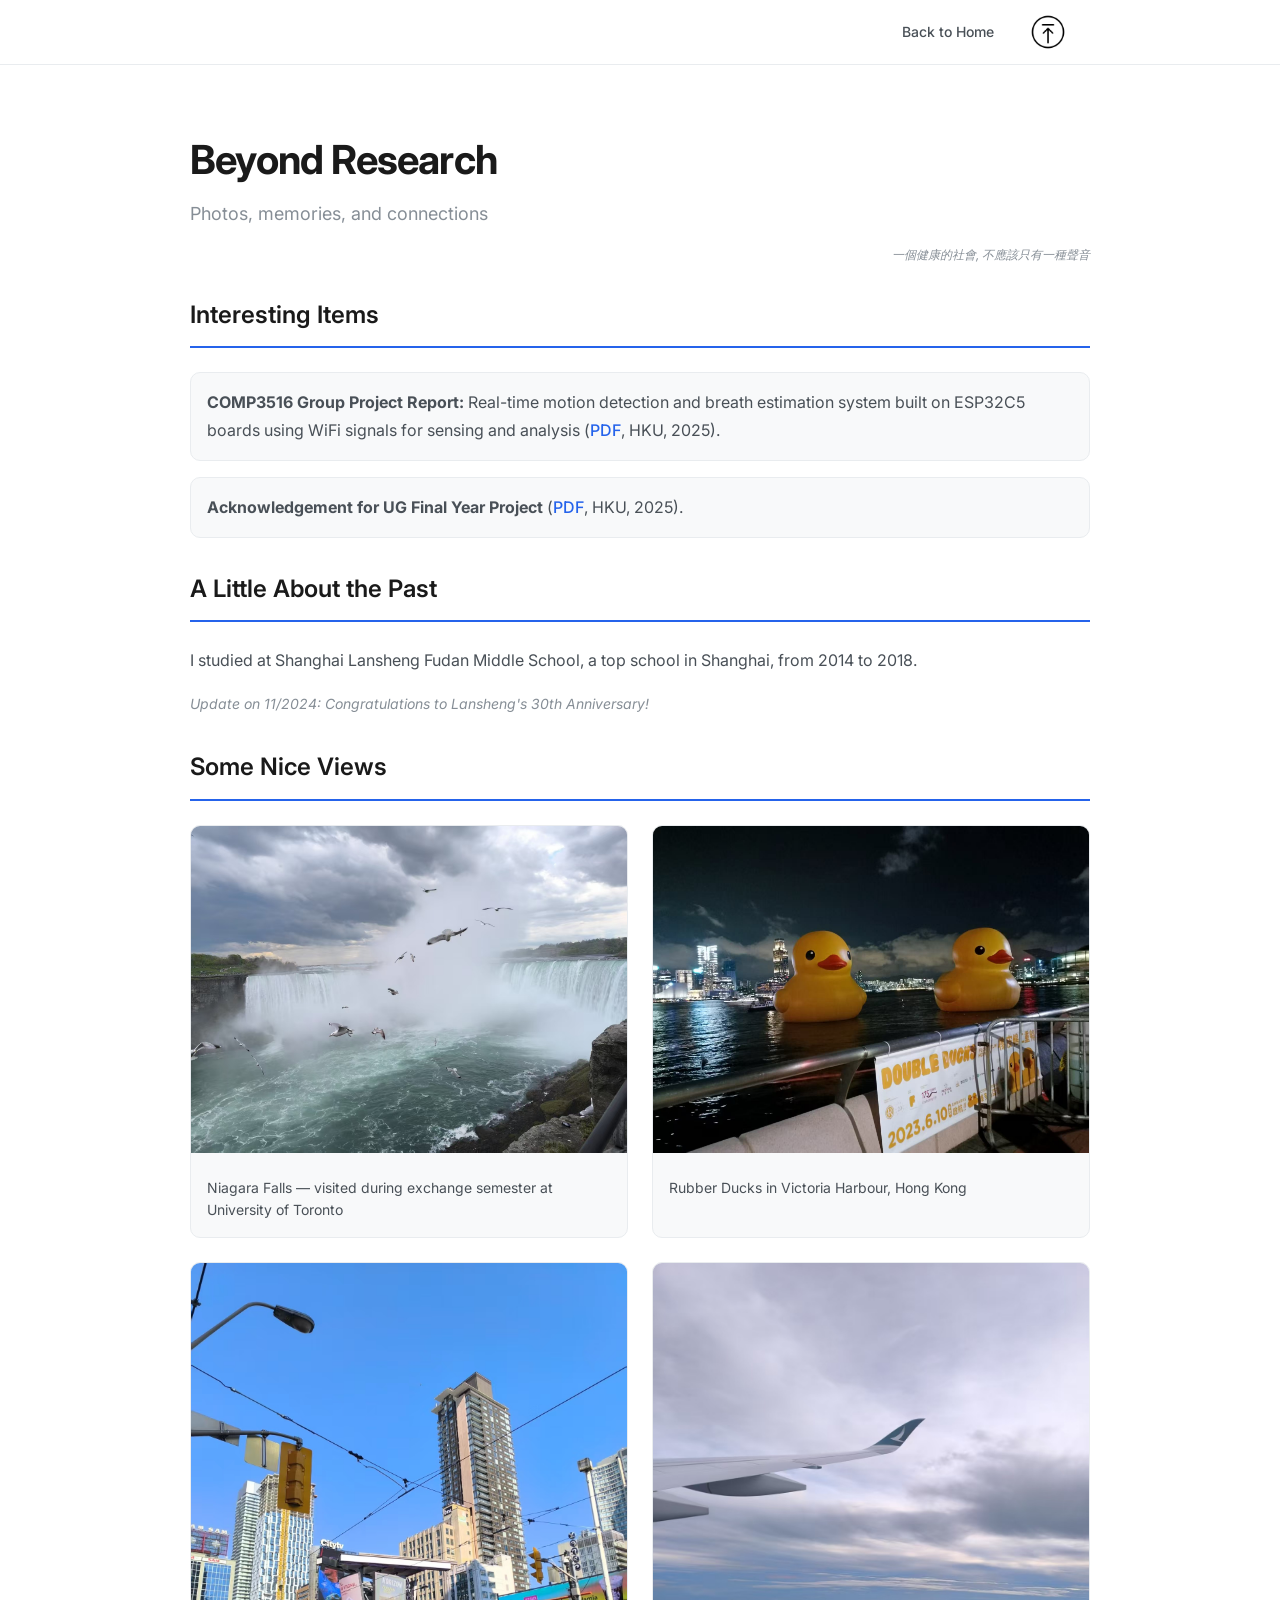
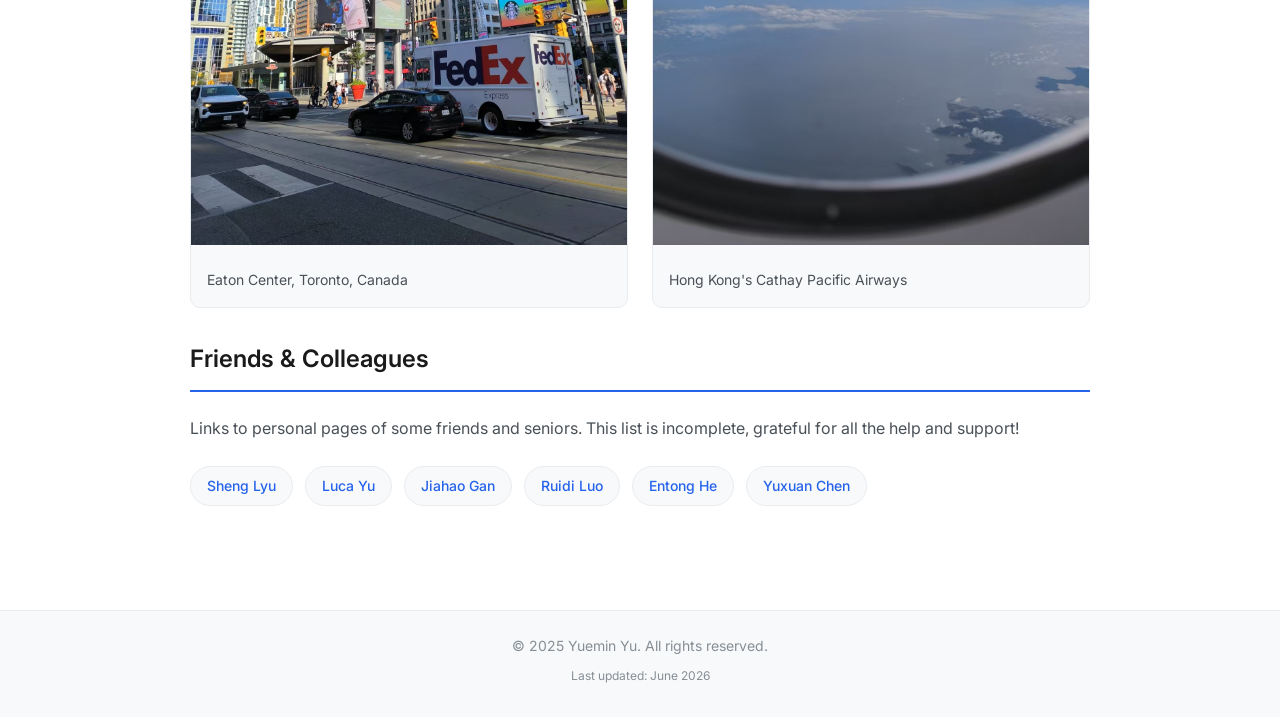
==== commit 91f75d83: "Normalize line endings (CRLF -> LF) after switch to macOS Update .gitignore to ignore .DS_Store. Rem" ====
--- a/personal.html
+++ b/personal.html
@@ -101,6 +101,7 @@
           <p class="personal-intro">Links to personal pages of some friends and seniors. This list is incomplete, grateful for all the help and support!</p>
           <div class="friends-grid">
             <a href="https://research.ethanlyu.top/" target="_blank" rel="noopener" class="friend-link">Sheng Lyu</a>
+            <a href="https://1ucayu.github.io/" target="_blank" rel="noopener" class="friend-link">Luca Yu</a>
             <a href="https://linkedin.com/in/jiahao-gan" target="_blank" rel="noopener" class="friend-link">Jiahao Gan</a>
             <a href="https://linkedin.com/in/loridy-luo-012ab021b" target="_blank" rel="noopener" class="friend-link">Ruidi Luo</a>
             <a href="https://heentong.github.io" target="_blank" rel="noopener" class="friend-link">Entong He</a>
@@ -116,7 +117,7 @@
     <footer class="footer">
       <div class="footer-container">
         <p>&copy; 2025 Yuemin Yu. All rights reserved.</p>
-        <p class="footer-meta">Last updated: March 2025</p>
+        <p class="footer-meta">Last updated: June 2026</p>
       </div>
     </footer>
 
--- a/css/style.css
+++ b/css/style.css
@@ -81,6 +81,13 @@
   line-height: 1.6;
   -webkit-font-smoothing: antialiased;
   -moz-osx-font-smoothing: grayscale;
+  min-height: 100vh;
+  display: flex;
+  flex-direction: column;
+}
+
+.site-wrapper {
+  flex: 1;
 }
 
 a {
@@ -132,7 +139,7 @@
 }
 
 .nav-container .hamburger {
-  margin-right: auto;
+  margin-right: 0;
 }
 
 .logo a {
@@ -141,7 +148,7 @@
 }
 
 .logo img {
-  height: 36px;
+  height: 30px;
   width: auto;
   transition: transform 0.2s ease;
 }
@@ -596,13 +603,16 @@
     right: -100%;
     flex-direction: column;
     width: 100%;
-    max-width: 280px;
+    max-width: 300px;
     background: var(--bg-primary);
     border-left: 1px solid var(--border-color);
-    padding: var(--spacing-lg);
-    gap: var(--spacing-xs);
+    border-bottom: 1px solid var(--border-color);
+    border-radius: 0 0 0 14px;
+    padding: var(--spacing-md);
+    gap: 0.35rem;
     transition: right 0.3s ease;
-    box-shadow: var(--shadow-lg);
+    box-shadow: 0 16px 36px rgba(0, 0, 0, 0.14);
+    backdrop-filter: blur(10px);
   }
 
   .nav-menu.active {
@@ -611,6 +621,32 @@
 
   .hamburger {
     display: flex;
+    order: 2;
+  }
+
+  .logo {
+    order: 3;
+  }
+
+  .nav-container {
+    gap: var(--spacing-sm);
+  }
+
+  .nav-menu .nav-link {
+    display: block;
+    width: 100%;
+    padding: 0.65rem 0.8rem;
+    border-radius: 10px;
+    font-weight: 600;
+  }
+
+  .nav-menu .nav-link:hover {
+    background: var(--bg-secondary);
+    color: var(--accent-primary);
+  }
+
+  .nav-menu .nav-link::after {
+    display: none;
   }
 
   .hamburger.active .bar:nth-child(1) {
@@ -631,7 +667,19 @@
 
   .pub-thumb {
     width: 100%;
-    height: 180px;
+    max-width: 100%;
+    margin: 0 auto;
+    height: auto;
+    aspect-ratio: auto;
+    overflow: hidden;
+  }
+
+  .pub-thumb img {
+    width: 100%;
+    height: auto;
+    object-fit: cover;
+    background: transparent;
+    display: block;
   }
 
   .award-item {
@@ -647,21 +695,38 @@
 @media (max-width: 600px) {
   .profile-section {
     flex-direction: column;
+    align-items: center;
+    justify-content: center;
     text-align: center;
+  }
+
+  .profile-section .hero-content {
+    width: 100%;
+    text-align: center;
+  }
+
+  .hero-title .hero-subtitle {
+    display: block;
+    margin-left: 0;
+    margin-top: var(--spacing-xs);
   }
 
   .hero-bio {
     text-align: left;
   }
+
+  .logo img {
+    height: 26px;
+  }
 }
 
 @media (max-width: 480px) {
   .hero {
-    padding: calc(64px + var(--spacing-2xl)) var(--spacing-md) var(--spacing-2xl);
+    padding: calc(64px + var(--spacing-2xl)) 1.25rem var(--spacing-2xl);
   }
 
   .section {
-    padding: var(--spacing-2xl) var(--spacing-md);
+    padding: var(--spacing-2xl) 1.25rem;
   }
 
   .social-links {
--- a/css/personal.css
+++ b/css/personal.css
@@ -19,7 +19,8 @@
 
 .personal-page {
   padding: calc(64px + var(--spacing-3xl)) var(--spacing-lg) var(--spacing-3xl);
-  min-height: 100vh;
+  min-height: auto;
+  flex: 1;
 }
 
 .personal-container {
@@ -125,8 +126,8 @@
 
 .gallery-item img {
   width: 100%;
-  height: 200px;
-  object-fit: cover;
+  height: auto;
+  object-fit: contain;
 }
 
 .gallery-caption {
@@ -183,6 +184,6 @@
   }
 
   .gallery-item img {
-    height: 250px;
+    height: auto;
   }
 }
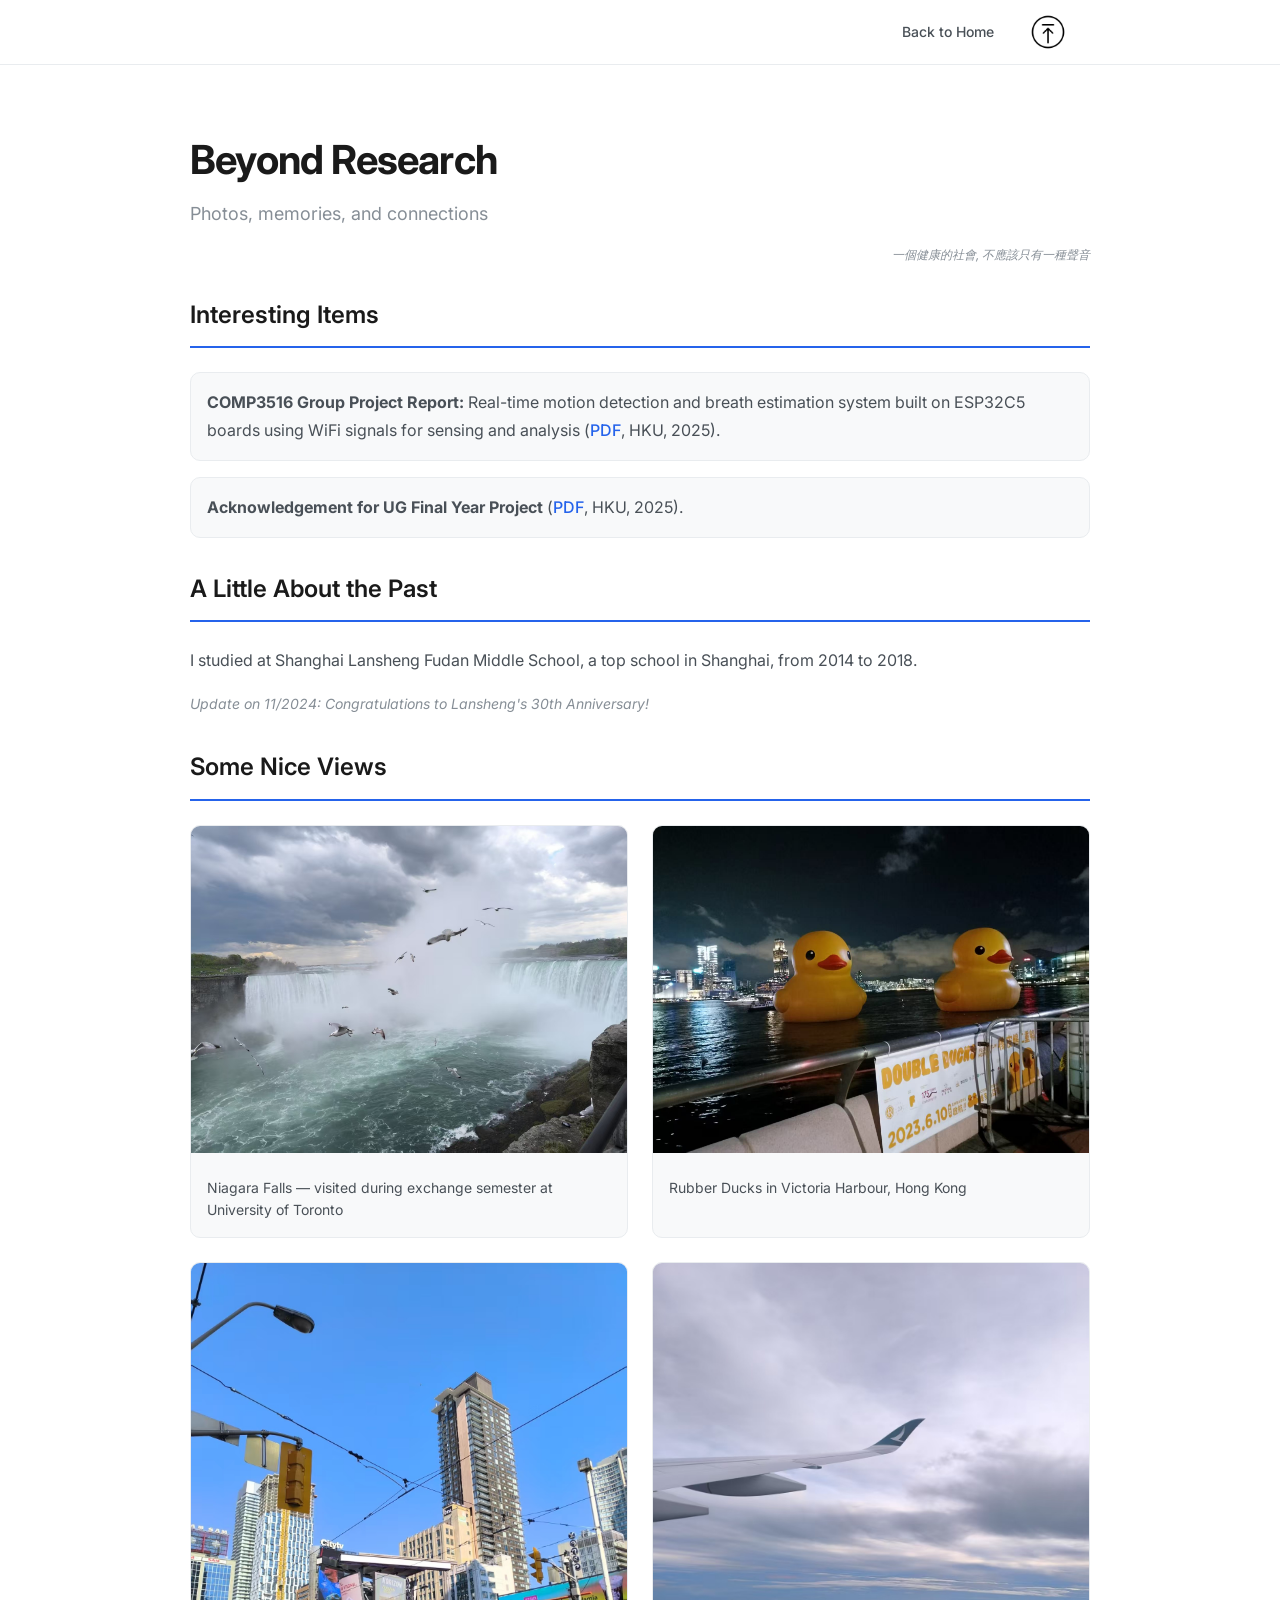
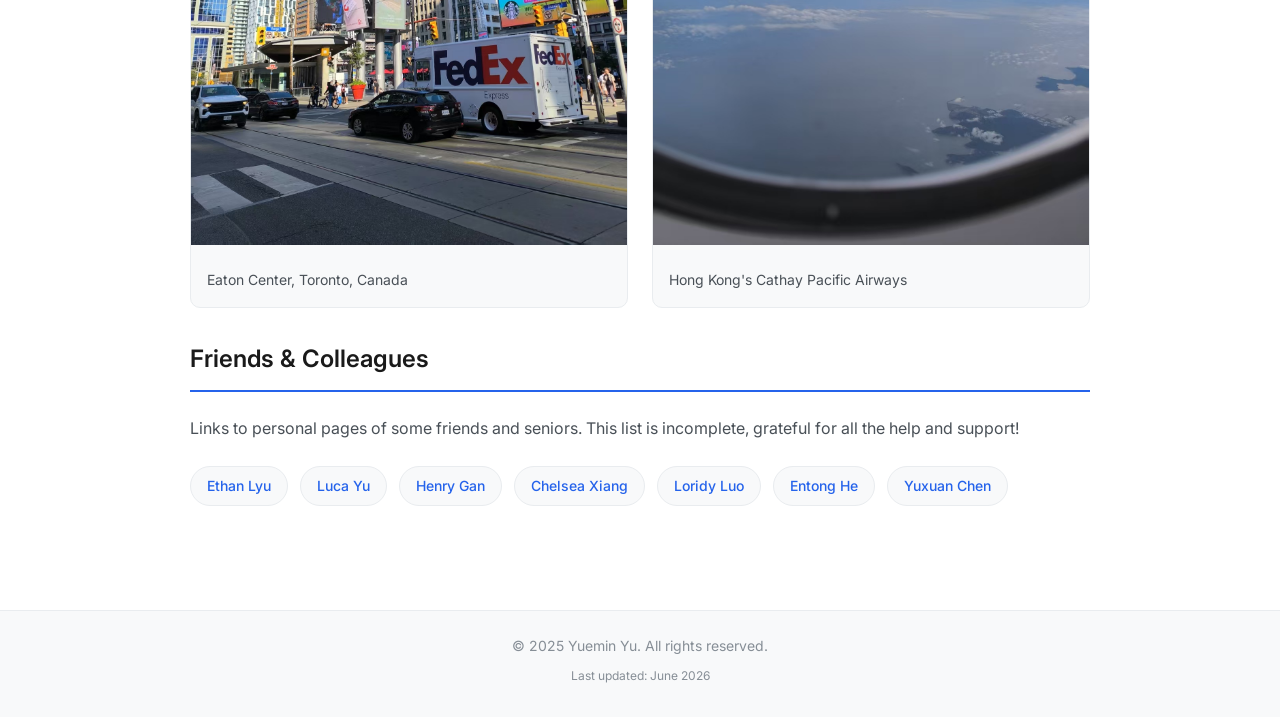
==== commit ee6d6053: "Update Friends section: use preferred names and add Chelsea Xiang - Sheng Lyu -> Ethan Lyu - Jiahao " ====
--- a/personal.html
+++ b/personal.html
@@ -100,10 +100,11 @@
           <h2 class="personal-section-title">Friends & Colleagues</h2>
           <p class="personal-intro">Links to personal pages of some friends and seniors. This list is incomplete, grateful for all the help and support!</p>
           <div class="friends-grid">
-            <a href="https://research.ethanlyu.top/" target="_blank" rel="noopener" class="friend-link">Sheng Lyu</a>
+            <a href="https://research.ethanlyu.top/" target="_blank" rel="noopener" class="friend-link">Ethan Lyu</a>
             <a href="https://1ucayu.github.io/" target="_blank" rel="noopener" class="friend-link">Luca Yu</a>
-            <a href="https://linkedin.com/in/jiahao-gan" target="_blank" rel="noopener" class="friend-link">Jiahao Gan</a>
-            <a href="https://linkedin.com/in/loridy-luo-012ab021b" target="_blank" rel="noopener" class="friend-link">Ruidi Luo</a>
+            <a href="https://linkedin.com/in/jiahao-gan" target="_blank" rel="noopener" class="friend-link">Henry Gan</a>
+            <a href="https://www.linkedin.com/in/chelsea-xiang/" target="_blank" rel="noopener" class="friend-link">Chelsea Xiang</a>
+            <a href="https://linkedin.com/in/loridy-luo-012ab021b" target="_blank" rel="noopener" class="friend-link">Loridy Luo</a>
             <a href="https://heentong.github.io" target="_blank" rel="noopener" class="friend-link">Entong He</a>
             <a href="https://dennis-yxchen.github.io/" target="_blank" rel="noopener" class="friend-link">Yuxuan Chen</a>
           </div>
